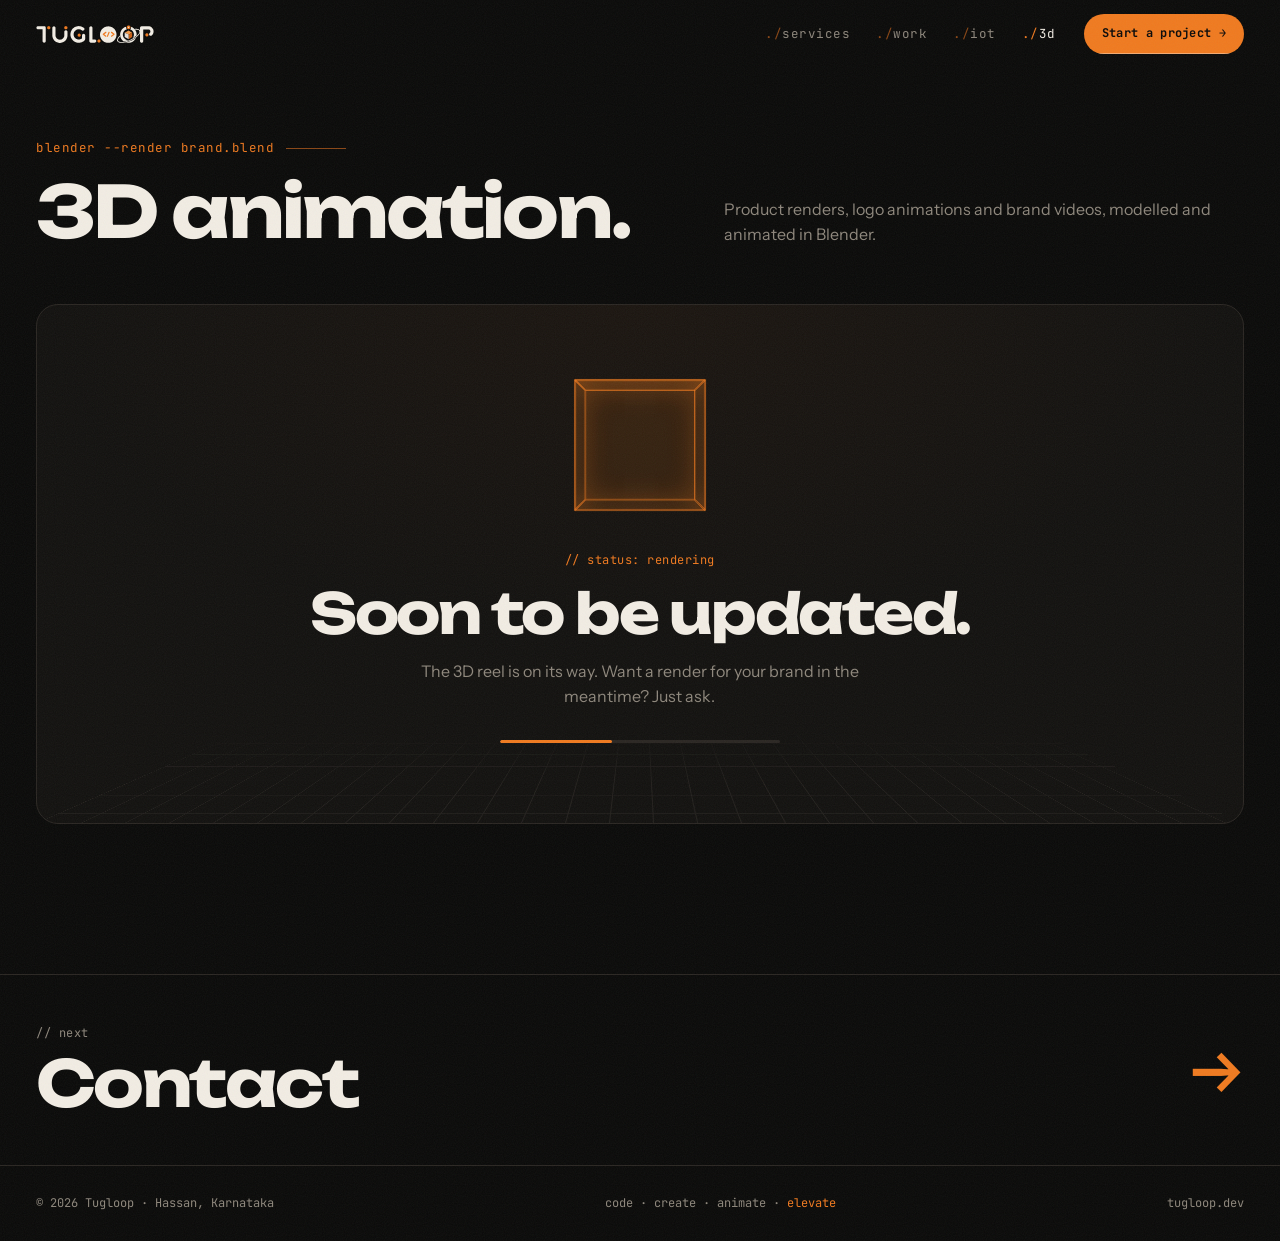
==== 3d.html @ fd81371b "Restructure: web designs, IoT tiers, 3D page; drop process and audit perk - Work page is now 'Basic " ====
<!doctype html>
<html lang="en">
<head>
<meta charset="utf-8">
<meta name="viewport" content="width=device-width,initial-scale=1,viewport-fit=cover">
<title>3D animation — Tugloop</title>
<meta name="description" content="3D animation, product renders and brand videos by Tugloop, made in Blender.">
<meta name="theme-color" content="#0A0A09">
<meta property="og:title" content="3D animation — Tugloop">
<meta property="og:description" content="3D animation, product renders and brand videos by Tugloop, made in Blender.">
<meta property="og:type" content="website">
<link rel="preconnect" href="https://fonts.googleapis.com">
<link rel="preconnect" href="https://fonts.gstatic.com" crossorigin>
<link rel="stylesheet" href="https://fonts.googleapis.com/css2?family=Unbounded:wght@300;500;700;900&family=Instrument+Sans:wght@400;500;600&family=JetBrains+Mono:wght@400;700&family=Cormorant+Garamond:ital,wght@0,500;1,500&display=swap">
<link rel="stylesheet" href="style.css">
</head>
<body>

<div class="grain" aria-hidden="true"></div>
<div class="progress" id="progress" aria-hidden="true"></div>

<nav class="nav" id="nav">
 <div class="wrap">
  <a href="./" class="brand" aria-label="Tugloop home"><svg viewBox="0 0 281.5 43.7" width="100%" style="display:block"><path fill-rule="evenodd" fill="#F2EDE4" d="M195.7 36.8 L195.6 35.9 L195.7 34.7 L196.1 33.5 L196.5 32.6 L197.3 31.1 L198.1 30.1 L198.9 29.1 L200.4 27.6 L200.0 25.3 L198.0 27.3 L196.2 29.5 L195.1 31.2 L194.5 32.2 L194.1 33.3 L193.7 34.8 L193.7 36.3 L194.0 37.8 L194.2 38.3 L194.5 38.6 L194.9 38.7 L195.2 38.7 L195.6 38.5 L195.8 38.3 L195.9 37.7ZM237.3 11.1 L240.4 11.2 L241.6 11.3 L243.2 11.7 L244.5 12.1 L245.5 12.7 L246.2 13.4 L246.8 14.4 L247.2 14.7 L247.5 14.8 L247.9 14.7 L248.3 14.5 L248.5 14.1 L248.5 13.7 L248.3 13.0 L247.7 12.2 L247.0 11.5 L245.7 10.6 L244.8 10.2 L243.7 9.8 L241.9 9.4 L239.9 9.2 L237.8 9.2 L235.8 9.3Z"/><path fill-rule="evenodd" fill="#F2EDE4" d="M15.6 38.9 L16.0 40.0 L16.7 41.0 L17.7 41.7 L18.2 41.9 L19.4 42.1 L20.6 41.9 L21.1 41.7 L22.1 41.0 L22.8 40.0 L23.2 38.9 L23.2 6.5 L23.0 5.3 L22.5 4.3 L22.1 3.8 L21.1 3.1 L20.0 2.7 L4.8 2.7 L3.6 2.9 L2.6 3.4 L1.7 4.3 L1.4 4.8 L1.0 5.9 L1.0 7.1 L1.4 8.2 L1.7 8.7 L2.6 9.6 L3.6 10.1 L4.8 10.3 L15.6 10.3ZM111.6 5.1 L109.4 4.0 L107.8 3.5 L105.3 2.9 L103.9 2.7 L102.3 2.6 L99.8 2.7 L98.4 2.9 L96.8 3.3 L94.4 4.1 L92.9 4.8 L91.6 5.5 L89.6 7.0 L88.3 8.0 L87.3 9.0 L85.8 11.0 L84.9 12.4 L83.7 14.7 L83.1 16.2 L82.7 17.6 L82.3 20.0 L82.1 21.7 L82.1 23.1 L82.3 25.6 L82.7 27.2 L83.4 29.6 L84.1 31.2 L85.3 33.4 L86.3 34.7 L87.2 35.8 L89.0 37.6 L90.3 38.6 L92.4 39.9 L93.7 40.6 L95.2 41.2 L96.5 41.6 L99.0 42.2 L100.7 42.4 L102.1 42.4 L104.6 42.2 L106.0 42.0 L107.6 41.6 L109.9 40.7 L111.4 40.0 L112.6 39.3 L113.8 38.5 L115.2 37.4 L116.8 35.0 L117.2 34.0 L117.4 32.9 L117.4 24.3 L117.0 23.2 L116.7 22.7 L115.8 21.8 L114.8 21.3 L113.6 21.1 L112.4 21.3 L111.9 21.5 L110.9 22.2 L110.2 23.2 L110.0 23.7 L109.8 24.9 L109.8 31.8 L109.5 32.2 L108.5 32.9 L107.0 33.7 L105.4 34.3 L103.7 34.7 L102.0 34.8 L101.1 34.8 L100.2 34.7 L98.5 34.3 L96.9 33.7 L95.4 32.9 L94.7 32.4 L93.4 31.3 L92.2 30.0 L91.7 29.3 L91.3 28.5 L90.6 27.0 L90.3 26.2 L89.9 24.5 L89.7 22.8 L89.8 21.1 L89.9 20.2 L90.4 18.5 L91.0 16.9 L91.9 15.5 L93.0 14.1 L93.6 13.5 L94.9 12.4 L96.4 11.5 L98.0 10.9 L99.7 10.4 L100.5 10.3 L102.3 10.2 L104.0 10.4 L104.8 10.5 L106.5 11.0 L108.0 11.8 L110.1 13.1 L111.2 13.5 L111.8 13.5 L113.0 13.3 L114.0 12.8 L114.5 12.4 L115.2 11.4 L115.4 10.8 L115.6 9.7 L115.4 8.5 L114.8 7.4 L114.4 7.0 L113.1 6.0ZM268.4 10.5 L269.3 10.7 L270.0 10.9 L270.8 11.4 L271.4 11.9 L272.0 12.6 L272.4 13.2 L272.8 14.1 L272.9 14.9 L272.9 15.6 L272.9 16.4 L272.5 17.6 L271.8 18.6 L270.7 19.7 L270.1 20.7 L269.9 21.3 L269.8 22.5 L270.1 23.6 L270.8 24.7 L271.7 25.4 L272.2 25.7 L272.8 25.9 L274.0 25.9 L275.1 25.6 L276.1 25.0 L277.2 24.0 L278.3 22.7 L279.0 21.4 L279.6 20.1 L280.1 18.6 L280.4 17.2 L280.5 15.8 L280.5 14.4 L280.3 12.9 L279.9 11.5 L279.4 10.2 L278.5 8.7 L277.7 7.5 L276.7 6.4 L275.6 5.5 L274.0 4.4 L272.3 3.7 L270.3 3.1 L268.4 2.9 L251.5 2.9 L250.3 3.3 L249.8 3.6 L249.0 4.5 L248.7 5.0 L248.3 6.1 L248.2 6.7 L248.2 38.5 L248.4 39.7 L249.0 40.7 L249.8 41.6 L250.3 41.9 L250.9 42.1 L252.1 42.3 L253.2 42.1 L253.8 41.9 L254.3 41.6 L255.1 40.7 L255.4 40.2 L255.8 39.1 L255.9 10.5ZM127.3 39.5 L127.8 40.5 L128.7 41.4 L129.2 41.7 L130.3 42.1 L140.0 42.1 L141.2 41.9 L142.2 41.4 L143.1 40.5 L143.4 40.0 L143.8 38.9 L143.8 37.7 L143.4 36.6 L142.7 35.6 L141.7 34.9 L141.2 34.7 L140.0 34.5 L134.7 34.5 L134.7 6.4 L134.3 5.3 L133.6 4.3 L132.6 3.6 L131.5 3.2 L130.9 3.2 L129.7 3.4 L128.7 3.9 L127.8 4.8 L127.5 5.3 L127.1 6.4 L127.1 38.3ZM191.3 17.2 L190.6 15.4 L189.8 13.6 L188.8 12.0 L187.6 10.4 L186.3 9.0 L184.9 7.7 L183.3 6.5 L181.7 5.5 L179.9 4.7 L178.1 4.0 L176.2 3.6 L174.3 3.3 L172.4 3.2 L170.5 3.3 L168.6 3.6 L166.7 4.0 L164.9 4.7 L163.1 5.5 L161.5 6.5 L159.9 7.7 L158.5 9.0 L157.2 10.4 L156.0 12.0 L155.0 13.6 L154.2 15.4 L153.5 17.2 L153.1 19.1 L152.8 21.0 L152.7 22.9 L152.8 24.8 L153.1 26.7 L153.5 28.6 L154.2 30.4 L155.0 32.2 L156.0 33.8 L157.2 35.4 L158.5 36.8 L159.9 38.1 L161.5 39.3 L163.1 40.3 L164.9 41.1 L166.7 41.8 L168.6 42.2 L170.5 42.5 L172.4 42.6 L174.3 42.5 L176.2 42.2 L178.1 41.8 L179.9 41.1 L181.7 40.3 L183.3 39.3 L184.9 38.1 L186.3 36.8 L187.6 35.4 L188.8 33.8 L189.8 32.2 L190.6 30.4 L191.3 28.6 L191.7 26.7 L192.0 24.8 L192.1 22.9 L192.0 21.0 L191.7 19.1ZM38.9 25.6 L39.2 28.0 L39.7 29.8 L40.3 31.6 L41.1 33.2 L42.0 34.7 L43.5 36.7 L44.8 37.9 L46.3 39.2 L48.4 40.5 L50.0 41.3 L51.8 41.9 L53.6 42.4 L56.0 42.7 L57.8 42.7 L59.7 42.5 L62.2 41.9 L63.8 41.4 L65.6 40.5 L67.1 39.6 L68.6 38.5 L70.3 36.8 L71.5 35.5 L72.5 34.0 L73.3 32.4 L74.0 30.8 L74.5 29.1 L74.8 28.0 L75.0 26.3 L75.1 24.6 L75.1 16.4 L74.9 15.2 L74.4 14.2 L73.5 13.3 L73.0 13.0 L71.9 12.6 L70.7 12.6 L69.6 13.0 L69.1 13.3 L68.2 14.2 L67.7 15.2 L67.5 15.8 L67.5 25.1 L67.4 26.1 L67.2 27.2 L66.7 28.6 L66.0 30.0 L65.1 31.3 L64.1 32.4 L63.3 33.0 L61.9 33.9 L60.5 34.5 L59.0 34.9 L57.5 35.1 L56.5 35.1 L55.0 34.9 L53.5 34.5 L52.5 34.1 L51.6 33.6 L50.7 33.0 L49.6 32.0 L48.9 31.3 L48.3 30.4 L47.7 29.5 L47.1 28.1 L46.7 26.6 L46.5 25.1 L46.5 6.4 L46.1 5.3 L45.8 4.8 L45.4 4.3 L44.4 3.6 L43.9 3.4 L42.7 3.2 L41.5 3.4 L40.5 3.9 L39.6 4.8 L39.3 5.3 L38.9 6.4ZM237.8 13.6 L236.8 12.0 L235.6 10.4 L234.3 9.0 L232.9 7.7 L231.3 6.5 L229.7 5.5 L227.9 4.7 L226.8 4.3 L226.9 4.9 L226.9 6.1 L226.6 7.2 L226.4 7.8 L225.9 8.8 L225.5 9.3 L224.4 10.3 L225.5 10.7 L226.6 11.3 L227.7 11.9 L228.8 12.7 L229.7 13.6 L230.6 14.5 L231.4 15.6 L232.0 16.7 L232.6 17.8 L233.0 19.1 L233.3 20.3 L233.5 21.6 L233.6 22.9 L233.5 24.2 L233.3 25.5 L233.0 26.7 L232.6 28.0 L232.0 29.1 L231.4 30.2 L230.6 31.3 L229.7 32.2 L228.8 33.1 L227.7 33.9 L226.6 34.5 L225.5 35.1 L224.2 35.5 L223.0 35.8 L221.7 36.0 L220.4 36.1 L219.1 36.0 L217.8 35.8 L216.6 35.5 L215.3 35.1 L214.2 34.5 L213.1 33.9 L212.0 33.1 L211.1 32.2 L210.2 31.3 L209.4 30.2 L208.8 29.1 L208.2 28.0 L207.8 26.7 L207.5 25.5 L207.3 24.2 L207.2 22.9 L207.3 21.6 L207.5 20.3 L207.8 19.1 L208.2 17.8 L208.8 16.7 L209.4 15.6 L210.2 14.5 L211.1 13.6 L212.0 12.7 L213.1 11.9 L214.2 11.3 L215.3 10.7 L217.1 10.1 L216.3 9.3 L215.9 8.8 L215.4 7.8 L215.2 7.2 L215.0 6.7 L214.9 5.5 L214.9 4.9 L215.1 3.9 L212.9 4.7 L211.1 5.5 L209.5 6.5 L207.9 7.7 L206.5 9.0 L205.2 10.4 L204.0 12.0 L203.0 13.6 L202.2 15.4 L201.5 17.2 L201.1 19.1 L200.8 21.0 L200.7 22.9 L200.8 24.8 L201.1 26.7 L201.5 28.6 L202.2 30.4 L203.0 32.2 L204.0 33.8 L205.2 35.4 L206.5 36.8 L207.9 38.1 L209.5 39.3 L211.1 40.3 L212.9 41.1 L214.7 41.8 L216.6 42.2 L218.5 42.5 L220.4 42.6 L222.3 42.5 L224.2 42.2 L226.1 41.8 L227.9 41.1 L229.7 40.3 L231.3 39.3 L232.9 38.1 L234.3 36.8 L235.6 35.4 L236.8 33.8 L237.8 32.2 L238.6 30.4 L239.3 28.6 L239.7 26.7 L240.0 24.8 L240.1 22.9 L240.0 21.0 L239.7 19.1 L239.3 17.2 L238.6 15.4Z"/><path fill-rule="evenodd" fill="#0A0A09" d="M240.2 24.5 L237.9 26.4 L236.4 27.5 L233.2 29.7 L228.8 32.2 L225.1 34.1 L221.2 35.7 L216.4 37.4 L212.7 38.4 L208.9 39.1 L211.0 40.5 L212.8 41.3 L214.8 42.0 L217.6 41.2 L220.6 40.2 L223.7 39.0 L226.7 37.7 L229.7 36.3 L232.6 34.7 L235.4 33.1 L238.6 30.9 L239.4 28.7 L239.9 26.8Z"/><path fill-rule="evenodd" fill="#F07A1F" d="M224.9 3.4 L224.4 2.6 L223.8 2.0 L223.0 1.5 L222.2 1.2 L221.3 1.0 L220.5 1.0 L219.6 1.2 L218.8 1.5 L218.0 2.0 L217.4 2.6 L216.9 3.4 L216.6 4.2 L216.4 5.1 L216.4 5.9 L216.6 6.8 L216.9 7.6 L217.4 8.4 L218.0 9.0 L218.8 9.5 L219.6 9.8 L220.5 10.0 L221.3 10.0 L222.2 9.8 L223.0 9.5 L223.8 9.0 L224.4 8.4 L224.9 7.6 L225.2 6.8 L225.4 5.9 L225.4 5.1 L225.2 4.2ZM33.6 4.3 L33.2 3.7 L32.6 3.3 L31.9 2.9 L31.2 2.7 L30.4 2.6 L29.6 2.7 L28.9 2.9 L28.2 3.3 L27.6 3.7 L27.2 4.3 L26.8 5.0 L26.6 5.7 L26.5 6.5 L26.6 7.3 L26.8 8.0 L27.2 8.7 L27.6 9.3 L28.2 9.7 L28.9 10.1 L29.6 10.3 L30.4 10.4 L31.2 10.3 L31.9 10.1 L32.6 9.7 L33.2 9.3 L33.6 8.7 L34.0 8.0 L34.2 7.3 L34.3 6.5 L34.2 5.7 L34.0 5.0ZM74.4 4.3 L74.0 3.7 L73.4 3.3 L72.7 2.9 L72.0 2.7 L71.2 2.6 L70.4 2.7 L69.7 2.9 L69.0 3.3 L68.4 3.7 L68.0 4.3 L67.6 5.0 L67.4 5.7 L67.3 6.5 L67.4 7.3 L67.6 8.0 L68.0 8.7 L68.4 9.3 L69.0 9.7 L69.7 10.1 L70.4 10.3 L71.2 10.4 L72.0 10.3 L72.7 10.1 L73.4 9.7 L74.0 9.3 L74.4 8.7 L74.8 8.0 L75.0 7.3 L75.1 6.5 L75.0 5.7 L74.8 5.0ZM159.2 21.7 L159.2 22.3 L159.3 22.7 L159.6 23.1 L165.7 27.8 L166.1 28.0 L166.8 28.0 L167.2 27.9 L167.8 27.5 L168.0 27.1 L168.0 26.4 L167.9 26.0 L167.6 25.6 L163.0 22.1 L167.5 18.8 L167.8 18.4 L168.0 17.8 L168.0 17.4 L167.9 16.9 L167.4 16.4 L167.0 16.2 L166.6 16.2 L166.1 16.2 L165.7 16.4 L159.7 20.9 L159.4 21.3ZM178.8 26.2 L178.8 26.6 L178.8 27.1 L179.0 27.5 L179.4 27.8 L180.0 28.0 L180.4 28.0 L180.9 27.9 L187.1 23.3 L187.5 22.7 L187.6 22.3 L187.6 21.9 L187.5 21.5 L187.1 20.9 L181.1 16.4 L180.4 16.2 L180.0 16.2 L179.6 16.3 L179.0 16.7 L178.8 17.4 L178.8 17.8 L178.9 18.2 L179.3 18.8 L183.8 22.1 L179.3 25.4 L179.0 25.8ZM169.2 27.5 L169.4 27.9 L169.8 28.1 L170.4 28.3 L171.1 28.2 L171.5 28.0 L171.7 27.6 L175.7 17.8 L175.7 17.4 L175.6 16.9 L175.4 16.5 L175.0 16.3 L174.4 16.1 L173.9 16.1 L173.5 16.3 L173.1 16.8 L169.2 26.4 L169.1 27.0ZM268.0 21.8 L267.5 21.1 L267.0 20.6 L266.4 20.2 L265.7 19.9 L265.0 19.8 L264.2 19.8 L263.5 19.9 L262.8 20.2 L262.2 20.6 L261.7 21.1 L261.2 21.8 L261.0 22.4 L260.8 23.2 L260.8 23.9 L261.0 24.7 L261.2 25.3 L261.7 26.0 L262.2 26.5 L262.8 26.9 L263.5 27.2 L264.2 27.3 L265.0 27.3 L265.7 27.2 L266.4 26.9 L267.0 26.5 L267.5 26.0 L268.0 25.3 L268.2 24.7 L268.4 23.9 L268.4 23.2 L268.2 22.4ZM105.9 21.8 L105.4 21.3 L104.8 20.8 L104.1 20.6 L103.4 20.4 L102.6 20.4 L101.9 20.6 L101.2 20.8 L100.6 21.3 L100.1 21.8 L99.6 22.4 L99.4 23.1 L99.2 23.8 L99.2 24.6 L99.4 25.3 L99.6 26.0 L100.1 26.6 L100.6 27.1 L101.2 27.6 L101.9 27.8 L102.6 28.0 L103.4 28.0 L104.1 27.8 L104.8 27.6 L105.4 27.1 L105.9 26.6 L106.4 26.0 L106.6 25.3 L106.8 24.6 L106.8 23.8 L106.6 23.1 L106.4 22.4ZM153.1 35.9 L152.5 35.3 L151.9 34.9 L151.3 34.7 L150.6 34.5 L149.8 34.5 L149.1 34.7 L148.5 34.9 L147.9 35.3 L147.3 35.9 L146.9 36.5 L146.7 37.1 L146.5 37.8 L146.5 38.6 L146.7 39.3 L146.9 39.9 L147.3 40.5 L147.9 41.1 L148.5 41.5 L149.1 41.7 L149.8 41.9 L150.6 41.9 L151.3 41.7 L151.9 41.5 L152.5 41.1 L153.1 40.5 L153.5 39.9 L153.7 39.3 L153.9 38.6 L153.9 37.8 L153.7 37.1 L153.5 36.5Z"/><path fill-rule="evenodd" fill="#F29A4A" d="M220.9 13.2 L229.4 18.2 L221.3 22.9 L211.6 18.2Z"/><path fill-rule="evenodd" fill="#E4E1DC" d="M211.6 18.2 L221.3 22.9 L221.3 33.9 L211.6 28.6Z"/><path fill-rule="evenodd" fill="#C95E14" d="M221.3 22.9 L229.4 18.2 L229.4 28.6 L221.3 33.9Z"/><path fill-rule="evenodd" fill="#F2EDE4" d="M222.4 5.5 L222.3 4.9 L222.0 4.4 L221.5 4.1 L220.9 4.0 L220.3 4.1 L219.8 4.4 L219.5 4.9 L219.4 5.5 L219.5 6.1 L219.8 6.6 L220.3 6.9 L220.9 7.0 L221.5 6.9 L222.0 6.6 L222.3 6.1Z"/><path fill-rule="evenodd" fill="#F2EDE4" d="M246.4 13.7 L246.9 14.6 L247.0 15.6 L246.9 16.7 L246.7 17.6 L246.1 19.0 L245.2 20.6 L244.0 22.2 L243.0 23.3 L241.2 25.0 L239.3 26.7 L237.1 28.4 L235.5 29.5 L231.1 32.2 L226.5 34.6 L221.6 36.7 L216.7 38.4 L212.0 39.6 L210.2 39.9 L207.6 40.3 L205.2 40.5 L203.0 40.5 L201.1 40.3 L199.9 40.1 L198.9 39.8 L197.6 39.2 L196.7 38.5 L196.2 38.0 L195.9 37.4 L195.6 36.3 L195.4 36.1 L195.2 35.9 L194.8 35.7 L194.3 35.8 L194.1 35.9 L193.7 36.4 L193.7 36.7 L193.8 37.3 L194.2 38.2 L194.7 39.2 L195.8 40.2 L196.7 40.9 L198.3 41.6 L200.1 42.1 L201.5 42.3 L203.7 42.4 L206.1 42.4 L207.8 42.2 L210.5 41.8 L213.4 41.2 L216.3 40.5 L221.3 38.8 L224.3 37.6 L227.3 36.3 L230.2 34.9 L233.0 33.3 L235.7 31.6 L238.2 29.9 L240.5 28.2 L242.5 26.4 L243.8 25.2 L245.4 23.4 L246.8 21.6 L247.8 19.9 L248.5 18.2 L248.9 16.5 L248.9 15.0 L248.7 14.0 L248.3 13.0 L247.5 12.0 L247.1 11.9 L246.8 11.9 L246.4 12.1 L246.2 12.3 L246.0 12.7 L246.0 13.0 L246.1 13.3Z"/></svg></a>
  <ul>
   <li><a href="services.html">services</a></li>
   <li><a href="work.html">work</a></li>
   <li><a href="iot.html">iot</a></li>
   <li><a href="3d.html" aria-current="page">3d</a></li>
   <li class="m-only"><a href="contact.html">contact</a></li>
  </ul>
  <a class="btn mag" href="contact.html"><span>Start a project →</span></a>
  <button class="menu" id="menu" type="button" aria-expanded="false" aria-controls="nav">menu</button>
 </div>
</nav>

<section id="three" class="sec page-top">
 <div class="wrap">
  <div class="head">
   <div><div class="eyebrow">blender --render brand.blend</div><h2 class="h2 split">3D animation.</h2></div>
   <p class="sub">Product renders, logo animations and brand videos, modelled and animated in Blender.</p>
  </div>
  <div class="soon3d">
   <div>
    <div class="scene" aria-hidden="true"><div class="cube"><i></i><i></i><i></i><i></i><i></i><i></i></div></div>
    <div class="st">// status: rendering</div>
    <b>Soon to be updated.</b>
    <p>The 3D reel is on its way. Want a render for your brand in the meantime? Just ask.</p>
    <div class="rbar" aria-hidden="true"><i></i></div>
   </div>
  </div>
 </div>
</section>

<div class="next"><div class="wrap"><a href="contact.html"><span><small>// next</small><b>Contact</b></span><span class="arr" aria-hidden="true">→</span></a></div></div>

<footer><div class="wrap"><span>© 2026 Tugloop · Hassan, Karnataka</span><span>code · create · animate · <span class="o">elevate</span></span><span>tugloop.dev</span></div></footer>

<script src="main.js"></script>
</body>
</html>
---- style.css ----
html{box-sizing:border-box}body{margin:0;padding:0}img{max-width:100%}[hidden]:not([hidden=until-found i]){display:none!important}
/* Layout: code-rain hero → orange service band → horizontal work reel → lab → process → contact. Dark-only, deliberately. */
:root{
  --ink:#0A0A09; --ink-2:#12110F; --ink-3:#1B1916; --line:#2A2622;
  --bone:#F2EDE4; --ash:#8E877C; --ember:#F07A1F; --ember-hi:#FF9B45; --ember-lo:#8A4615;
  --f-display:"Unbounded","Arial Black",system-ui,sans-serif;
  --f-body:"Instrument Sans",system-ui,-apple-system,"Segoe UI",sans-serif;
  --f-mono:"JetBrains Mono",ui-monospace,"SFMono-Regular",Menlo,monospace;
  --gut:max(16px,env(safe-area-inset-left,0px));
  --gut-r:max(16px,env(safe-area-inset-right,0px));
  --wrap:1240px;
  color-scheme:dark;
}
*{box-sizing:border-box}
html{scroll-behavior:smooth;overflow-x:clip}
body{background:var(--ink);color:var(--bone);font-family:var(--f-body);font-size:16px;line-height:1.6;overflow-x:clip;-webkit-font-smoothing:antialiased}
body::before{content:"";position:fixed;inset:0 0 auto;height:env(safe-area-inset-top,0px);z-index:60;background:var(--ink)}
a{color:inherit}
::selection{background:var(--ember);color:var(--ink)}
.wrap{max-width:var(--wrap);margin:0 auto;padding-left:var(--gut);padding-right:var(--gut-r)}
.mono{font-family:var(--f-mono)}
.o{color:var(--ember)}
h1,h2,h3{text-wrap:balance;margin:0}
p{margin:0}
:focus-visible{outline:2px solid var(--ember);outline-offset:3px;border-radius:4px}

/* grain */
.grain{position:fixed;inset:-50%;pointer-events:none;z-index:70;opacity:.06;
  background-image:url("data:image/svg+xml;utf8,<svg xmlns='http://www.w3.org/2000/svg' width='160' height='160'><filter id='n'><feTurbulence type='fractalNoise' baseFrequency='.9' numOctaves='2' stitchTiles='stitch'/></filter><rect width='100%' height='100%' filter='url(%23n)'/></svg>");
  animation:grain 1.2s steps(6) infinite}
@keyframes grain{0%{transform:translate(0,0)}20%{transform:translate(-3%,2%)}40%{transform:translate(2%,-3%)}60%{transform:translate(-2%,-1%)}80%{transform:translate(3%,3%)}}

/* progress + cursor */
.progress{position:fixed;top:env(safe-area-inset-top,0px);left:0;height:2px;width:100%;transform-origin:0 50%;transform:scaleX(0);background:linear-gradient(90deg,var(--ember-lo),var(--ember),var(--ember-hi));z-index:80}
.cur,.cur-ring{position:fixed;left:0;top:0;pointer-events:none;z-index:90;border-radius:50%;mix-blend-mode:difference}
.cur{width:8px;height:8px;background:var(--ember);margin:-4px 0 0 -4px}
.cur-ring{width:38px;height:38px;margin:-19px 0 0 -19px;border:1px solid rgba(242,237,228,.7);display:grid;place-items:center;font-family:var(--f-mono);font-size:9px;letter-spacing:1px;color:var(--ink);transition:width .25s,height .25s,margin .25s,background .25s,border-color .25s}
.cur-ring.big{width:84px;height:84px;margin:-42px 0 0 -42px;background:var(--bone);border-color:var(--bone);mix-blend-mode:normal}
.cur-ring.hov{width:58px;height:58px;margin:-29px 0 0 -29px;border-color:var(--ember)}
@media (pointer:coarse){.cur,.cur-ring{display:none}}


/* nav */
.nav{position:fixed;top:env(safe-area-inset-top,0px);left:0;right:0;z-index:50;transition:background .3s,backdrop-filter .3s}
.nav.solid{background:rgba(10,10,9,.72);backdrop-filter:blur(14px);-webkit-backdrop-filter:blur(14px);border-bottom:1px solid var(--line)}
.nav .wrap{display:flex;align-items:center;gap:28px;height:68px}
.nav .brand{width:118px;display:block}
.nav ul{display:flex;gap:26px;list-style:none;margin:0 0 0 auto;padding:0;font-family:var(--f-mono);font-size:12.5px;letter-spacing:.5px}
.nav ul a{text-decoration:none;color:var(--ash);transition:color .2s}
.nav ul a:hover{color:var(--bone)}
.nav ul a::before{content:"./";color:var(--ember-lo)}
.btn{--b:var(--ember);display:inline-flex;align-items:center;gap:10px;padding:13px 22px;border-radius:100px;background:var(--b);color:var(--ink);font-family:var(--f-mono);font-weight:700;font-size:13px;text-decoration:none;border:0;letter-spacing:.3px;position:relative;overflow:hidden;transition:transform .2s;cursor:pointer}
.btn span{position:relative;z-index:1}
.btn::after{content:"";position:absolute;inset:0;background:var(--bone);transform:translateY(101%);transition:transform .35s cubic-bezier(.7,0,.2,1)}
.btn:hover::after{transform:none}
.btn.ghost{background:transparent;color:var(--bone);box-shadow:inset 0 0 0 1px var(--line)}
.btn.ghost::after{background:var(--ember)}
.btn.ghost:hover{color:var(--ink)}
.nav .btn{padding:10px 18px;font-size:12px}
@media (max-width:820px){.nav ul{display:none}.nav .btn{margin-left:auto}}

/* hero */
.hero{position:relative;padding-top:128px;padding-bottom:84px;overflow:hidden;isolation:isolate}
#rain{position:absolute;inset:0;width:100%;height:100%;z-index:-2}
.hero::after{content:"";position:absolute;inset:0;z-index:-1;pointer-events:none;
  background:radial-gradient(60% 46% at 50% 44%,rgba(10,10,9,.92),rgba(10,10,9,.55) 60%,rgba(10,10,9,.15) 100%),linear-gradient(transparent 70%,var(--ink))}
.term{font-family:var(--f-mono);font-size:13px;color:var(--ash);display:flex;justify-content:center;gap:8px;min-height:22px}
.term .caret{display:inline-block;width:8px;height:15px;background:var(--ember);vertical-align:-3px;animation:blink 1s steps(1) infinite}
@keyframes blink{50%{opacity:0}}
.wm-hero{width:min(940px,100%);margin:34px auto 0;display:block;overflow:visible}
.wm-hero g{transform-box:fill-box;transform-origin:center}
.wm-hero #wl{animation:wipe 1.3s cubic-bezier(.7,0,.2,1) .25s both}
@keyframes wipe{from{clip-path:inset(0 100% 0 0)}to{clip-path:inset(0 0 0 0)}}
.wm-hero #wo{animation:pop .7s cubic-bezier(.3,1.6,.5,1) 1.2s both}
.wm-hero #wc{animation:drop .9s cubic-bezier(.3,1.5,.5,1) 1.45s both}
.wm-hero #wb,.wm-hero #wf{stroke-dasharray:var(--len);animation:draw 1.2s ease-out 1.6s both}
@keyframes pop{from{transform:scale(0);opacity:0}to{transform:none;opacity:1}}
@keyframes drop{from{transform:translateY(-60px) rotate(-25deg);opacity:0}to{transform:none;opacity:1}}
@keyframes draw{from{opacity:0;clip-path:inset(0 0 0 100%)}to{opacity:1;clip-path:inset(0 0 0 0)}}
.hero h1{font-family:var(--f-display);font-weight:700;font-size:clamp(30px,5.4vw,72px);line-height:1.02;letter-spacing:-.035em;text-align:center;margin-top:42px}
.hero h1 .stroke{color:transparent;-webkit-text-stroke:1.5px var(--bone)}
.hero h1 .sw{display:inline-block;color:var(--ember)}
.hero .lede{max-width:600px;margin:22px auto 0;text-align:center;color:#C9C2B6;font-size:clamp(15px,1.6vw,18px)}
.cta{display:flex;gap:12px;justify-content:center;flex-wrap:wrap;margin-top:34px}
.hero .hint{position:absolute;left:var(--gut);bottom:22px;font-family:var(--f-mono);font-size:11px;color:var(--ash);letter-spacing:.5px}
.hero .hint b{color:var(--ember);font-weight:400}
.hero .hint-r{left:auto;right:var(--gut-r)}
@media (max-width:640px){.hero .hint-r{display:none}.hero{padding-bottom:70px}}

/* band */
.band{background:var(--ember);color:var(--ink);transform:rotate(-2deg);margin:40px -20px 0;padding:16px 0;overflow:hidden;position:relative;z-index:2;box-shadow:0 30px 60px -30px rgba(240,122,31,.5)}
.band.alt{background:var(--ink-2);color:var(--bone);transform:rotate(1.4deg);margin-top:-30px;z-index:1;box-shadow:none;border-block:1px solid var(--line)}
.track{display:flex;width:max-content;will-change:transform}
.track span{font-family:var(--f-display);font-weight:900;font-size:clamp(28px,4.4vw,56px);letter-spacing:-.02em;white-space:nowrap;padding-right:36px;line-height:1.1}
.track span i{font-style:normal;font-family:var(--f-mono);font-weight:700;font-size:.55em;vertical-align:.2em;padding-left:36px}
.band.alt .track span{font-weight:300;color:transparent;-webkit-text-stroke:1px var(--ash)}
.band.alt .track span em{font-style:normal;color:var(--ember);-webkit-text-stroke:0;font-weight:700}

/* section heads */
section{position:relative}
.sec{padding-block:130px 40px}
.eyebrow{font-family:var(--f-mono);font-size:12.5px;color:var(--ember);letter-spacing:.5px;display:flex;align-items:center;gap:12px}
.eyebrow::after{content:"";height:1px;flex:0 0 60px;background:var(--ember-lo)}
.h2{font-family:var(--f-display);font-weight:700;font-size:clamp(32px,5.6vw,76px);line-height:1;letter-spacing:-.04em;margin-top:18px}
.h2 .dim{color:#4a4540}
.sub{color:var(--ash);max-width:520px;margin-top:18px}
.head{display:flex;justify-content:space-between;align-items:flex-end;gap:30px;flex-wrap:wrap}
.split .ch{display:inline-block;transform:translateY(0);transition:transform .8s cubic-bezier(.2,.9,.2,1),color .4s}
.split.pre .ch{transform:translateY(.6em) rotate(6deg)}

/* services */
.svc{display:grid;grid-template-columns:repeat(3,1fr);gap:14px;margin-top:56px}
@media (max-width:1060px) and (min-width:561px){.tile.wide{grid-column:span 2}}
@media (max-width:1060px){.svc{grid-template-columns:repeat(2,1fr)}}
@media (max-width:560px){.svc{grid-template-columns:1fr}}
.tile{--mx:50%;--my:50%;position:relative;background:var(--ink-2);border-radius:18px;padding:26px 24px 24px;min-height:250px;display:flex;flex-direction:column;overflow:hidden;transform-style:preserve-3d;transition:transform .25s ease-out;isolation:isolate}
.tile::before{content:"";position:absolute;inset:0;border-radius:inherit;padding:1px;background:radial-gradient(260px circle at var(--mx) var(--my),var(--ember),transparent 60%),var(--line);
  -webkit-mask:linear-gradient(#000 0 0) content-box,linear-gradient(#000 0 0);-webkit-mask-composite:xor;mask-composite:exclude;z-index:-1}
.tile::after{content:"";position:absolute;inset:0;background:radial-gradient(320px circle at var(--mx) var(--my),rgba(240,122,31,.13),transparent 60%);opacity:0;transition:opacity .3s;z-index:-1}
.tile:hover::after{opacity:1}
.tile .fn{font-family:var(--f-mono);font-size:12px;color:var(--ash)}
.tile .fn b{color:var(--ember);font-weight:400}
.tile h3{font-family:var(--f-display);font-weight:500;font-size:21px;line-height:1.15;letter-spacing:-.02em;margin-top:auto;padding-top:40px}
.tile p{color:var(--ash);font-size:14.5px;margin-top:10px;line-height:1.5}
.tile .ico{position:absolute;right:20px;top:20px;width:46px;height:46px;color:var(--ember);opacity:.9;transition:transform .5s cubic-bezier(.3,1.6,.5,1)}
.tile:hover .ico{transform:rotate(-10deg) scale(1.15)}
.tile .soon{position:absolute;left:24px;top:52px;font-family:var(--f-mono);font-size:10px;border:1px solid var(--ember-lo);color:var(--ember-hi);padding:2px 8px;border-radius:20px}

/* work reel */
.work-pin{position:relative}
.work-sticky{position:sticky;top:0;height:100vh;overflow:hidden;display:flex;flex-direction:column;justify-content:center;gap:34px}
.reel{display:flex;gap:28px;padding-left:var(--gut);will-change:transform}
.wcard{flex:0 0 min(620px,78vw);background:var(--ink-2);border:1px solid var(--line);border-radius:22px;overflow:hidden;display:flex;flex-direction:column}
.vis{position:relative;aspect-ratio:16/10;max-width:100%;overflow:hidden}
.meta{padding:22px 24px 24px;display:grid;grid-template-columns:1fr auto;gap:6px 20px;align-items:start}
.meta .k{font-family:var(--f-mono);font-size:11.5px;color:var(--ember);letter-spacing:.5px}
.meta h3{font-family:var(--f-display);font-weight:500;font-size:22px;letter-spacing:-.02em;grid-column:1}
.meta .idx{grid-row:1/3;grid-column:2;font-family:var(--f-mono);font-size:12px;color:#4a4540;font-variant-numeric:tabular-nums}
.meta p{grid-column:1/-1;color:var(--ash);font-size:14.5px;line-height:1.5;margin-top:6px}
.tags{grid-column:1/-1;display:flex;flex-wrap:wrap;gap:6px;margin-top:12px}
.tags span{font-family:var(--f-mono);font-size:11px;padding:4px 10px;border-radius:20px;border:1px solid var(--line);color:#BDB6AA}
.reel-ui{display:flex;justify-content:space-between;align-items:center;padding-left:var(--gut);padding-right:var(--gut-r)}
.reel-bar{flex:1;max-width:360px;height:2px;background:var(--line);border-radius:2px;overflow:hidden;margin-left:24px}
.reel-bar i{display:block;height:100%;background:var(--ember);transform-origin:0 50%;transform:scaleX(0)}
@media (max-width:860px){
  .work-sticky{position:static;height:auto;display:block}
  .reel{flex-direction:column;padding-right:var(--gut-r);transform:none!important}
  .wcard{flex:none;width:100%}
  .reel-ui{display:none}
}

/* --- project visuals --- */
/* scorpions */
.v-sc{background:#F4F0E4;background-image:linear-gradient(#e4dcc4 1px,transparent 1px),linear-gradient(90deg,#e4dcc4 1px,transparent 1px);background-size:22px 22px}
.v-sc svg{position:absolute;left:50%;bottom:0;transform:translateX(-50%);height:88%;max-width:100%}
.v-sc .fl{transform-box:fill-box;transform-origin:bottom;animation:rise 6s cubic-bezier(.6,0,.2,1) infinite}
@keyframes rise{0%,8%{transform:scaleY(0);opacity:0}22%,80%{transform:none;opacity:1}92%,100%{transform:none;opacity:0}}
.v-sc .tagline{position:absolute;left:22px;top:20px;font-family:var(--f-display);font-weight:700;font-size:clamp(14px,2.2vw,20px);line-height:1.1;color:#1d1a12;max-width:46%;letter-spacing:-.02em}
.v-sc .tagline b{color:#D9A400;font-weight:700}
.v-sc .chip{position:absolute;right:18px;top:18px;font-family:var(--f-mono);font-size:10.5px;background:#1d1a12;color:#F5C518;padding:6px 10px;border-radius:8px}
.v-sc .chip i{display:inline-block;width:7px;height:7px;border-radius:50%;background:#F5C518;margin-right:6px;animation:blink 1s steps(1) infinite}
/* zera */
.v-ze{background:radial-gradient(120% 100% at 80% 0%,#F6EEDF,#E7D9C2);color:#3a2f22;display:grid;grid-template-columns:1.1fr 1fr;align-items:center;padding:0 6%}
.v-ze .logo{font-family:"Cormorant Garamond",Georgia,serif;font-weight:500;font-size:clamp(48px,9vw,92px);letter-spacing:.18em;line-height:.9}
.v-ze .tl{font-family:"Cormorant Garamond",Georgia,serif;font-style:italic;font-size:clamp(14px,2vw,19px);color:#8a6d3b;margin-top:10px}
.v-ze .prods{display:grid;grid-template-columns:1fr 1fr;gap:10px;height:78%}
.v-ze .p{border-radius:10px;position:relative;overflow:hidden;animation:float 5s ease-in-out infinite}
.v-ze .p:nth-child(2){animation-delay:-1.2s}.v-ze .p:nth-child(3){animation-delay:-2.4s}.v-ze .p:nth-child(4){animation-delay:-3.6s}
.v-ze .p::after{content:"";position:absolute;inset:0;background:linear-gradient(105deg,transparent 35%,rgba(255,255,255,.55) 50%,transparent 65%);transform:translateX(-120%);animation:shine 3.5s ease-in-out infinite}
@keyframes shine{60%,100%{transform:translateX(120%)}}
@keyframes float{50%{transform:translateY(-6px)}}
.v-ze .cart{position:absolute;right:16px;top:14px;font-family:var(--f-mono);font-size:10.5px;background:#3a2f22;color:#F6EEDF;padding:5px 10px;border-radius:20px}
/* hospital */
.v-mh{background:linear-gradient(160deg,#0F4C8A,#0A2C55);color:#fff}
.v-mh svg{position:absolute;left:0;right:0;top:44%;width:100%;height:30%}
.v-mh .ecg{fill:none;stroke:#7FD3FF;stroke-width:2.2;stroke-linejoin:round;stroke-dasharray:1200;stroke-dashoffset:1200;animation:ecg 3.2s linear infinite;filter:drop-shadow(0 0 6px #7FD3FF)}
@keyframes ecg{to{stroke-dashoffset:0}}
.v-mh .t{position:absolute;left:22px;top:20px;font-family:var(--f-display);font-weight:700;font-size:clamp(16px,2.4vw,24px);letter-spacing:-.02em}
.v-mh .t small{display:block;font-family:var(--f-mono);font-weight:400;font-size:10.5px;color:#A9CFF2;letter-spacing:1px;margin-top:6px}
.v-mh .mf{position:absolute;left:22px;bottom:18px;display:flex;gap:8px}
.v-mh .mf span{font-family:var(--f-mono);font-size:11px;padding:6px 12px;border-radius:20px;background:rgba(255,255,255,.12);animation:mf 4s infinite}
.v-mh .mf span:last-child{animation-delay:2s}
@keyframes mf{0%,45%{background:#fff;color:#0F4C8A}50%,100%{background:rgba(255,255,255,.12);color:#fff}}
/* salons */
.v-sa{display:flex}
.v-sa .pn{flex:1;display:flex;align-items:flex-end;padding:18px;transition:flex .6s cubic-bezier(.7,0,.2,1);position:relative;overflow:hidden}
.v-sa .pn:hover{flex:2.2}
.v-sa .pn b{font-weight:500;line-height:1;white-space:nowrap}
.v-sa .g{background:radial-gradient(120% 90% at 30% 10%,#3a2c08,#0d0b06);color:#E8B931}
.v-sa .g b{font-family:var(--f-display);font-weight:900;font-size:clamp(20px,3vw,30px);letter-spacing:.06em}
.v-sa .c{background:linear-gradient(170deg,#F8DCDD,#E9AFB4);color:#7a2e3b}
.v-sa .c b{font-family:"Cormorant Garamond",serif;font-style:italic;font-size:clamp(22px,3.4vw,34px)}
.v-sa .s{background:linear-gradient(170deg,#DDF4F2,#9FD9D6);color:#0d4b4f}
.v-sa .s b{font-family:var(--f-body);font-weight:600;font-size:clamp(20px,3vw,30px);letter-spacing:-.03em}
.v-sa .pn small{position:absolute;top:16px;left:18px;font-family:var(--f-mono);font-size:10px;opacity:.65}
/* beijing */
.v-bb{background:radial-gradient(90% 90% at 50% 120%,#3a0c0a,#120606 70%);display:grid;place-items:center;text-align:center}
.v-bb .sun{position:absolute;width:44%;aspect-ratio:1;border-radius:50%;background:radial-gradient(circle at 40% 35%,#ff4a3a,#B3150E);top:12%;left:50%;transform:translateX(-50%);box-shadow:0 0 80px rgba(210,38,31,.55)}
.v-bb .name{position:relative;font-family:var(--f-display);font-weight:900;font-size:clamp(26px,5vw,48px);color:#FFE9D2;letter-spacing:-.03em;line-height:.95;margin-top:18%}
.v-bb .name span{display:block;color:#FFB547}
.v-bb .steam{position:absolute;bottom:58%;width:2px;height:60px;border-radius:2px;background:linear-gradient(transparent,rgba(255,240,220,.6));filter:blur(1.5px);animation:steam 3s ease-out infinite}
@keyframes steam{0%{transform:translateY(20px) scaleY(.4);opacity:0}40%{opacity:1}100%{transform:translateY(-40px) translateX(6px) scaleY(1.2);opacity:0}}
/* smart step */
.v-ss{background:#0C0C0B;display:grid;place-items:center}
.v-ss .core{width:16%;aspect-ratio:1.6;border-radius:40% 40% 30% 30%;background:var(--ember);position:relative;z-index:2;box-shadow:0 0 40px rgba(240,122,31,.5)}
.v-ss .wave{position:absolute;width:16%;aspect-ratio:1;border-radius:50%;border:1.5px solid var(--ember);opacity:0;animation:ping 2.4s cubic-bezier(.2,.6,.3,1) infinite}
.v-ss .wave.l{--x:-80%;animation-delay:0s}.v-ss .wave.f{--x:0;--y:-60%;animation-delay:.8s}.v-ss .wave.r{--x:80%;animation-delay:1.6s}
@keyframes ping{0%{transform:translate(var(--x,0),var(--y,0)) scale(.3);opacity:.9}100%{transform:translate(calc(var(--x,0)*2.4),calc(var(--y,0)*2.4)) scale(2.6);opacity:0}}
.v-ss .say{position:absolute;bottom:18px;left:0;right:0;text-align:center;font-family:var(--f-mono);font-size:12px;color:var(--bone)}
.v-ss .say b{color:var(--ember)}

/* lab */
.lab{display:grid;grid-template-columns:repeat(4,1fr);gap:14px;margin-top:56px}
@media (max-width:1060px){.lab{grid-template-columns:repeat(2,1fr)}}
@media (max-width:560px){.lab{grid-template-columns:1fr}}
.lc{background:var(--ink-2);border:1px solid var(--line);border-radius:18px;overflow:hidden;display:flex;flex-direction:column;transition:border-color .3s,transform .3s}
.lc:hover{border-color:var(--ember-lo);transform:translateY(-4px)}
.lc .lv{height:150px;position:relative;overflow:hidden;background:#0D0C0B;border-bottom:1px solid var(--line)}
.lc .lt{padding:18px 20px 20px}
.lc h3{font-family:var(--f-display);font-weight:500;font-size:16.5px;letter-spacing:-.01em}
.lc p{color:var(--ash);font-size:14px;margin-top:8px;line-height:1.5}
.lc .stack{font-family:var(--f-mono);font-size:11px;color:var(--ember);margin-top:12px}
.l-car .ring{position:absolute;left:30%;top:50%;width:20px;height:20px;margin:-10px;border-radius:50%;border:1.5px solid #ff4a3a;animation:ping2 1.8s ease-out infinite}
.l-car .ring:nth-child(2){animation-delay:.6s}.l-car .ring:nth-child(3){animation-delay:1.2s}
@keyframes ping2{from{transform:scale(.5);opacity:1}to{transform:scale(6);opacity:0}}
.l-car .dot{position:absolute;left:30%;top:50%;width:12px;height:12px;margin:-6px;border-radius:50%;background:#ff4a3a;box-shadow:0 0 20px #ff4a3a}
.l-car .rx{position:absolute;right:16px;top:50%;transform:translateY(-50%);font-family:var(--f-mono);font-size:10px;line-height:1.7;color:#ff8a7a;background:#170908;border:1px solid #3a1210;border-radius:6px;padding:8px 10px}
.l-car .rx b{color:#fff;animation:blink .8s steps(1) infinite}
.l-cam{background:repeating-linear-gradient(0deg,rgba(255,255,255,.035) 0 1px,transparent 1px 3px),radial-gradient(80% 80% at 50% 50%,#1f1d1a,#0b0b0a)!important}
.l-cam .rec{position:absolute;left:14px;top:12px;font-family:var(--f-mono);font-size:10.5px;color:#fff;display:flex;align-items:center;gap:6px}
.l-cam .rec i{width:8px;height:8px;border-radius:50%;background:#ff3b30;animation:blink 1s steps(1) infinite}
.l-cam .xh{position:absolute;inset:30% 34%;border:1px solid rgba(255,255,255,.5)}
.l-cam .xh::before,.l-cam .xh::after{content:"";position:absolute;background:var(--ember)}
.l-cam .xh::before{left:50%;top:-10px;bottom:-10px;width:1px}.l-cam .xh::after{top:50%;left:-10px;right:-10px;height:1px}
.l-cam .fps{position:absolute;right:14px;bottom:10px;font-family:var(--f-mono);font-size:10px;color:var(--ash)}
.l-bulb{display:grid;place-items:center}
.l-bulb .b{width:44px;height:44px;border-radius:50%;background:#2a2622;position:relative;animation:bulb 3s infinite}
.l-bulb .b::after{content:"";position:absolute;left:12px;right:12px;bottom:-12px;height:14px;background:#3a3631;border-radius:0 0 4px 4px}
@keyframes bulb{0%,40%{background:#2a2622;box-shadow:none}50%,90%{background:#FFD08A;box-shadow:0 0 30px 10px rgba(255,180,90,.55),0 0 90px 30px rgba(240,122,31,.25)}}
.l-bulb .say{position:absolute;bottom:10px;left:0;right:0;text-align:center;font-family:var(--f-mono);font-size:10.5px;color:var(--ash)}
.l-ir svg{position:absolute;inset:0;width:100%;height:100%}
.l-ir .arm{transform-origin:50% 80%;transform-box:fill-box;animation:sweep 3s ease-in-out infinite}
@keyframes sweep{0%,100%{transform:rotate(-35deg)}50%{transform:rotate(35deg)}}

/* shipped list */
.ship{margin-top:70px;border-top:1px solid var(--line)}
.row{display:grid;grid-template-columns:1.3fr 1fr 1fr auto;gap:20px;align-items:center;padding:22px 4px;border-bottom:1px solid var(--line);position:relative;transition:padding .35s cubic-bezier(.2,.9,.2,1),color .3s}
.row:hover{padding-left:20px;color:var(--ember)}
.row h4{margin:0;font-family:var(--f-display);font-weight:500;font-size:clamp(17px,2vw,24px);letter-spacing:-.02em}
.row span{font-family:var(--f-mono);font-size:12px;color:var(--ash)}
.row .arr{font-family:var(--f-mono);color:var(--ember);transition:transform .3s}
.row:hover .arr{transform:translateX(6px) rotate(-45deg)}
@media (max-width:700px){.row{grid-template-columns:1fr auto}.row .c2{display:none}}

/* process */
.steps{position:relative;margin-top:60px;display:grid;grid-template-columns:repeat(5,1fr);gap:18px}
.steps::before{content:"";position:absolute;left:0;right:0;top:15px;height:1px;background:var(--line)}
.steps .fill{position:absolute;left:0;top:15px;height:1px;width:100%;background:var(--ember);transform-origin:0 50%;transform:scaleX(var(--p,0));box-shadow:0 0 12px var(--ember)}
.step{position:relative;padding-top:46px}
.step .n{position:absolute;top:0;left:0;width:31px;height:31px;border-radius:50%;display:grid;place-items:center;font-family:var(--f-mono);font-size:11px;background:var(--ink);border:1px solid var(--line);color:var(--ash);transition:all .4s}
.step.on .n{background:var(--ember);color:var(--ink);border-color:var(--ember);box-shadow:0 0 0 6px rgba(240,122,31,.15)}
.step h3{font-family:var(--f-display);font-weight:500;font-size:18px}
.step p{color:var(--ash);font-size:14px;margin-top:8px;line-height:1.5}
@media (max-width:900px){.steps{grid-template-columns:1fr;gap:26px;padding-left:46px}.steps::before,.steps .fill{left:15px;right:auto;top:0;bottom:0;width:1px;height:auto}.steps .fill{transform:scaleY(var(--p,0));transform-origin:50% 0}.step{padding-top:4px}.step .n{left:-46px}}

/* perk */
.perk{margin-top:120px;border-radius:26px;position:relative;overflow:hidden;background:var(--ember);color:var(--ink);padding:56px clamp(22px,5vw,64px);display:grid;grid-template-columns:1.4fr 1fr;gap:40px;align-items:center;scroll-margin-top:90px}
.perk::before{content:"";position:absolute;inset:0;background-image:radial-gradient(circle,rgba(0,0,0,.18) 1.2px,transparent 1.5px);background-size:12px 12px;-webkit-mask:linear-gradient(110deg,transparent 40%,#000);mask:linear-gradient(110deg,transparent 40%,#000)}
.perk > *{position:relative}
.perk .k{font-family:var(--f-mono);font-size:12.5px;font-weight:700;letter-spacing:.5px}
.perk h2{font-family:var(--f-display);font-weight:900;font-size:clamp(28px,4.4vw,56px);line-height:1;letter-spacing:-.04em;margin-top:14px}
.perk p{margin-top:16px;font-size:16px;max-width:520px;color:#2a1405}
.perk .card3d{aspect-ratio:1.75;max-width:100%;border-radius:14px;background:#0B0C0B;position:relative;box-shadow:0 40px 60px -20px rgba(0,0,0,.6);transform:perspective(900px) rotateY(-18deg) rotateX(8deg);transition:transform .4s;overflow:hidden}
.perk .card3d:hover{transform:perspective(900px) rotateY(0) rotateX(0)}
.perk .card3d .cr{position:absolute;inset:0;opacity:.7}
.perk .card3d .qrbox{position:absolute;right:7%;bottom:10%;width:22%;aspect-ratio:1;background:#F1ECE4;border-radius:6px;padding:4%}
.perk .card3d .ns{position:absolute;right:5%;bottom:36%;width:26%;text-align:center;font-family:var(--f-mono);font-size:clamp(7px,1vw,10px);color:var(--ember)}
.perk .card3d .cl{position:absolute;left:7%;top:12%;font-family:var(--f-mono);font-size:clamp(7px,1vw,10px);color:var(--bone);line-height:1.8}
@media (max-width:820px){.perk{grid-template-columns:1fr}}

/* scan toast */
.toast{position:fixed;left:50%;bottom:calc(20px + env(safe-area-inset-bottom,0px));transform:translate(-50%,140%);z-index:85;background:var(--bone);color:var(--ink);border-radius:16px;padding:14px 14px 14px 20px;display:flex;align-items:center;gap:16px;width:min(560px,calc(100% - 32px));box-shadow:0 20px 50px rgba(0,0,0,.5);transition:transform .6s cubic-bezier(.3,1.4,.5,1)}
.toast{visibility:hidden}.toast.show{transform:translate(-50%,0);visibility:visible}
.toast p{font-size:14px;line-height:1.4}
.toast b{font-family:var(--f-display);font-weight:700;display:block;font-size:15px}
.toast .btn{padding:10px 16px;font-size:12px;flex:none}
.toast .x{background:none;border:0;font-size:18px;color:#6a645b;cursor:pointer;padding:4px 6px;flex:none}

/* contact */
.contact{padding-block:150px 60px;text-align:center;overflow:hidden}
.big{font-family:var(--f-display);font-weight:900;font-size:clamp(44px,10.5vw,150px);line-height:.92;letter-spacing:-.05em;user-select:none}
.big .ch{display:inline-block;transition:transform .5s cubic-bezier(.2,.9,.2,1),color .3s;will-change:transform}
.big .ln{display:block;white-space:nowrap}
.big .f{color:var(--ember)}
.ways{display:flex;justify-content:center;gap:12px;flex-wrap:wrap;margin-top:52px}
.chip{display:inline-flex;align-items:center;gap:12px;padding:10px 10px 10px 18px;border-radius:100px;border:1px solid var(--line);background:var(--ink-2);font-family:var(--f-mono);font-size:13.5px}
.chip button{font-family:var(--f-mono);font-size:11px;background:var(--ink-3);color:var(--bone);border:1px solid var(--line);border-radius:20px;padding:6px 12px;cursor:pointer;transition:background .2s,color .2s}
.chip button:hover{background:var(--ember);color:var(--ink)}
footer{border-top:1px solid var(--line);margin-top:80px}
footer .wrap{display:flex;justify-content:space-between;gap:20px;flex-wrap:wrap;padding-block:28px;font-family:var(--f-mono);font-size:12px;color:var(--ash)}

/* vijay infra */
.v-vi{background:#0D0C0A;background-image:linear-gradient(rgba(201,162,74,.08) 1px,transparent 1px),linear-gradient(90deg,rgba(201,162,74,.08) 1px,transparent 1px);background-size:20px 20px}
.v-vi svg{position:absolute;right:4%;bottom:6%;width:58%;height:auto}
.v-vi .bp path{stroke-dasharray:600;stroke-dashoffset:600;animation:bpdraw 6s ease-in-out infinite}
.v-vi .bp path:nth-child(2){animation-delay:.4s}.v-vi .bp path:nth-child(3){animation-delay:.8s}.v-vi .bp path:nth-child(5){animation-delay:1s}
@keyframes bpdraw{0%{stroke-dashoffset:600}40%,85%{stroke-dashoffset:0}100%{stroke-dashoffset:-600}}
.v-vi .hd,.v-nc .hd,.v-ea .hd{font-family:var(--f-mono);font-size:10.5px;letter-spacing:2px}
.v-vi .hd{position:absolute;left:22px;top:20px;color:#C9A24A}
.v-vi .pt{position:absolute;left:22px;top:44px;max-width:44%;font-family:var(--f-display);font-weight:700;font-size:clamp(18px,2.8vw,28px);line-height:1.05;letter-spacing:-.03em;color:#F2EDE4;transition:opacity .3s,transform .3s}
.v-vi .pt.out{opacity:0;transform:translateY(-8px)}
.v-vi .vals{position:absolute;left:22px;bottom:18px;display:flex;gap:6px;flex-wrap:wrap;max-width:40%}
.v-vi .vals span{font-family:var(--f-mono);font-size:10px;padding:4px 9px;border-radius:20px;border:1px solid #5a4a22;color:#E2C27A}
/* namma concrete */
.v-nc{background:radial-gradient(120% 120% at 20% 0%,#B9B4AC,#7C7871 70%);color:#141310}
.v-nc::before{content:"";position:absolute;inset:0;opacity:.35;background-image:radial-gradient(rgba(0,0,0,.25) 1px,transparent 1.4px),radial-gradient(rgba(255,255,255,.25) 1px,transparent 1.4px);background-size:7px 7px,11px 11px;background-position:0 0,3px 5px}
.v-nc .tx{position:absolute;left:22px;top:20px;z-index:1}
.v-nc .hd{color:#2a2824}
.v-nc .big2{font-family:var(--f-display);font-weight:900;font-size:clamp(18px,2.8vw,28px);line-height:1;letter-spacing:-.03em;margin-top:10px}
.v-nc .truck{position:absolute;right:6%;bottom:16%;width:46%;aspect-ratio:2.1}
.v-nc .drum{position:absolute;left:0;top:0;width:68%;height:72%;border-radius:50% 40% 40% 50%/60% 50% 50% 60%;overflow:hidden;background:#E9E5DE;box-shadow:inset -10px -8px 0 rgba(0,0,0,.15)}
.v-nc .drum i{position:absolute;inset:-60%;background:repeating-linear-gradient(60deg,#F07A1F 0 14px,#E9E5DE 14px 34px);animation:drum 1.6s linear infinite}
@keyframes drum{to{transform:translateX(34px)}}
.v-nc .cab{position:absolute;right:0;bottom:22%;width:30%;height:58%;background:#141310;border-radius:6px 14px 4px 4px}
.v-nc .cab::after{content:"";position:absolute;right:12%;top:14%;width:44%;height:34%;background:#9fc7d9;border-radius:3px 8px 2px 2px}
.v-nc .wh{position:absolute;bottom:0;width:15%;aspect-ratio:1;border-radius:50%;background:#141310;border:3px solid #3a3833;animation:spin 1s linear infinite}
.v-nc .w1{left:6%}.v-nc .w2{left:30%}.v-nc .w3{right:6%}
@keyframes spin{to{transform:rotate(360deg)}}
.v-nc .aud{position:absolute;left:22px;bottom:18px;display:flex;gap:6px;flex-wrap:wrap;z-index:1}
.v-nc .aud span{font-family:var(--f-mono);font-size:10px;padding:4px 9px;border-radius:20px;background:#141310;color:#F2EDE4}
/* elite */
.v-ea{background:linear-gradient(150deg,#14120F,#0A0A09)}
.v-ea .tx{position:absolute;left:22px;top:20px;max-width:52%}
.v-ea .hd{color:var(--ash)}
.v-ea .big2{font-family:var(--f-display);font-weight:900;font-size:clamp(22px,3.6vw,38px);line-height:1;letter-spacing:-.04em;margin-top:12px}
.v-ea .sm{font-family:var(--f-mono);font-size:11px;color:var(--ember);margin-top:14px}
.v-ea .phone{position:absolute;right:9%;top:8%;bottom:8%;aspect-ratio:9/16;border-radius:16px;border:2px solid #2f2b27;background:linear-gradient(#20345a,#c98a5a 70%,#3a2a1a 70%);overflow:hidden}
.v-ea .bars{position:absolute;left:8px;right:8px;top:8px;display:flex;gap:4px;z-index:2}
.v-ea .bars i{flex:1;height:2px;background:rgba(255,255,255,.3);position:relative;overflow:hidden}
.v-ea .bars i::after{content:"";position:absolute;inset:0;background:#fff;transform-origin:0 50%;animation:bar 7.5s linear infinite;transform:scaleX(0)}
.v-ea .bars i:nth-child(2)::after{animation-name:bar2}.v-ea .bars i:nth-child(3)::after{animation-name:bar3}
@keyframes bar{0%{transform:scaleX(0)}33%,100%{transform:scaleX(1)}}
@keyframes bar2{0%,33%{transform:scaleX(0)}66%,100%{transform:scaleX(1)}}
@keyframes bar3{0%,66%{transform:scaleX(0)}100%{transform:scaleX(1)}}
.v-ea .tw{position:absolute;left:28%;right:28%;bottom:30%;display:flex;flex-direction:column-reverse;gap:2px}
.v-ea .tw b{height:9px;background:#2a2622;border-top:2px solid #F07A1F;opacity:0;animation:floor 7.5s steps(1) infinite}
.v-ea .tw b:nth-child(1){animation-delay:-7.4s;background:#5a5048}
.v-ea .tw b:nth-child(2){animation-delay:-6.2s}.v-ea .tw b:nth-child(3){animation-delay:-5s}.v-ea .tw b:nth-child(4){animation-delay:-3.8s}.v-ea .tw b:nth-child(5){animation-delay:-2.6s}.v-ea .tw b:nth-child(6){animation-delay:-1.4s}
@keyframes floor{0%{opacity:1}96%{opacity:1}97%,100%{opacity:0}}
/* iot visuals in small tiles */
.lc .v-ss{display:grid;place-items:center}
.lc .v-ss .core{width:14%}
.lc .v-ss .wave{width:14%}
.lc .v-ss .say{bottom:10px;font-size:10.5px}
.l-lf svg{position:absolute;inset:0;width:100%;height:100%}
.lab{grid-template-columns:repeat(3,1fr)}
@media (max-width:1060px){.lab{grid-template-columns:repeat(2,1fr)}}
@media (max-width:560px){.lab{grid-template-columns:1fr}}
.levels{display:grid;grid-template-columns:1fr 1fr;gap:14px;margin-top:14px}
@media (max-width:820px){.levels{grid-template-columns:1fr}}
.lvl{background:var(--ink-2);border:1px solid var(--line);border-radius:18px;padding:22px 22px 24px;min-width:0}
.lh{display:flex;justify-content:space-between;align-items:center;gap:12px;font-size:12.5px}
.lh .cnt{font-family:var(--f-mono);font-size:11px;color:var(--ash);border:1px solid var(--line);border-radius:20px;padding:2px 9px;font-variant-numeric:tabular-nums}
.cl{display:flex;flex-wrap:wrap;gap:8px;margin-top:18px}
.cl span{font-family:var(--f-mono);font-size:12px;padding:7px 12px;border-radius:10px;background:var(--ink-3);border:1px solid var(--line);color:#CFC8BC;transition:border-color .2s,color .2s,transform .2s}
.cl span:hover{border-color:var(--ember);color:var(--ember-hi);transform:translateY(-2px)}
.cl.adv span{border-color:#3a2616}

.l-home{display:flex;flex-direction:column;justify-content:center;gap:8px;padding:0 22px}
.l-home .sw{display:flex;justify-content:space-between;align-items:center;font-family:var(--f-mono);font-size:11px;color:#CFC8BC;width:62%}
.l-home .sw i{width:30px;height:16px;border-radius:10px;background:#2a2622;position:relative;animation:swbg 4.5s infinite}
.l-home .sw i::after{content:"";position:absolute;left:2px;top:2px;width:12px;height:12px;border-radius:50%;background:#8E877C;animation:knob 4.5s infinite}
.l-home .sw:nth-child(2) i,.l-home .sw:nth-child(2) i::after{animation-delay:.7s}
.l-home .sw:nth-child(3) i,.l-home .sw:nth-child(3) i::after{animation-delay:1.4s}
@keyframes swbg{0%,15%{background:#2a2622}25%,70%{background:var(--ember)}80%,100%{background:#2a2622}}
@keyframes knob{0%,15%{transform:none;background:#8E877C}25%,70%{transform:translateX(14px);background:#fff}80%,100%{transform:none;background:#8E877C}}
.l-home .phone-mini{position:absolute;right:16px;top:50%;transform:translateY(-50%);width:62px;height:104px;border:1.5px solid #3a3631;border-radius:12px;display:grid;place-items:end center;padding-bottom:8px;font-family:var(--f-mono);font-size:7.5px;color:var(--ember);text-align:center;background:linear-gradient(#141210,#0d0c0b)}
.l-gest .hand{position:absolute;left:18%;top:28%;width:34px;height:44px;border-radius:12px 12px 16px 16px;background:#3a3631;border:1.5px solid #5a5550;animation:tilt 3s ease-in-out infinite}
.l-gest .hand::before{content:"";position:absolute;left:5px;right:5px;top:6px;height:10px;border-radius:3px;background:var(--ember)}
@keyframes tilt{0%,100%{transform:rotate(-24deg)}50%{transform:rotate(24deg)}}
.l-gest .road{position:absolute;left:44%;right:8%;top:50%;height:1px;background:repeating-linear-gradient(90deg,#3a3631 0 8px,transparent 8px 14px)}
.l-gest .gcar{position:absolute;top:50%;left:44%;width:34px;height:18px;margin-top:-9px;border-radius:5px;background:var(--ember);animation:gdrive 3s ease-in-out infinite}
.l-gest .gcar i{position:absolute;right:4px;top:4px;width:8px;height:10px;border-radius:2px;background:#0A0A09}
@keyframes gdrive{0%,100%{transform:translateX(0)}50%{transform:translateX(min(150px,26vw))}}
.l-gest .lbl2{position:absolute;left:14px;bottom:10px;font-family:var(--f-mono);font-size:10.5px;color:var(--ash)}
.l-irr .gauge{position:absolute;left:18px;top:22px;bottom:22px;width:14px;border-radius:8px;border:1.5px solid #3a3631;overflow:hidden;display:flex;align-items:flex-end}
.l-irr .gauge b{display:block;width:100%;background:linear-gradient(#5ec4ff,#2a7fd1);animation:moist 4s ease-in-out infinite}
@keyframes moist{0%{height:15%}45%{height:15%}80%,100%{height:85%}}
.l-irr .pct{position:absolute;left:42px;top:22px;font-family:var(--f-mono);font-size:10.5px;color:var(--ash)}
.l-irr .soil{position:absolute;left:40%;right:14%;bottom:18px;height:22px;border-radius:4px;background:repeating-linear-gradient(90deg,#3a2616 0 6px,#2e1f12 6px 12px)}
.l-irr .drop{position:absolute;left:50%;top:18%;width:7px;height:10px;border-radius:50% 50% 50% 50%/60% 60% 40% 40%;background:#5ec4ff;opacity:0;animation:drip 4s ease-in infinite}
@keyframes drip{0%,45%{opacity:0;transform:translateY(0)}50%{opacity:1}75%{opacity:1;transform:translateY(70px)}76%,100%{opacity:0;transform:translateY(70px)}}

@media (prefers-reduced-motion:reduce){
  *,*::before,*::after{animation-duration:.001ms!important;animation-iteration-count:1!important;transition-duration:.001ms!important}
  html{scroll-behavior:auto}
  .grain{display:none}
}

/* ---------- multi-page additions ---------- */
@view-transition{navigation:auto}
.nav ul a[aria-current=page]{color:var(--bone)}
.nav ul a[aria-current=page]::before{color:var(--ember)}
.nav .m-only{display:none}
.menu{display:none;margin-left:auto;font-family:var(--f-mono);font-size:12px;letter-spacing:.5px;background:var(--ink-2);color:var(--bone);border:1px solid var(--line);border-radius:100px;padding:10px 16px;cursor:pointer}
.menu::before{content:"./";color:var(--ember)}
@media (max-width:820px){
  .menu{display:inline-block}
  .nav .btn{display:none}
  .nav .m-only{display:block}
  .nav.open{background:#0A0A09;border-bottom:1px solid var(--line)}
  .nav.open ul{display:flex;flex-direction:column;gap:20px;position:absolute;top:68px;left:0;right:0;margin:0;padding:22px var(--gut-r) 28px var(--gut);background:#0A0A09;border-bottom:1px solid var(--line);font-size:16px;box-shadow:0 30px 60px rgba(0,0,0,.6)}
}
.page-top{padding-top:138px}
@media (max-width:820px){.page-top{padding-top:112px}}
a.row{text-decoration:none;color:inherit}
.row .no{font-family:var(--f-mono);font-size:12px;color:var(--ember)}
.home-nav .row{grid-template-columns:auto 1.2fr 1.6fr auto}
@media (max-width:700px){.home-nav .row{grid-template-columns:auto 1fr auto}}
.next{border-top:1px solid var(--line);margin-top:110px}
.next a{display:flex;justify-content:space-between;align-items:center;gap:20px;padding-block:44px;text-decoration:none;color:var(--bone);transition:color .3s}
.next a:hover{color:var(--ember)}
.next small{display:block;font-family:var(--f-mono);font-size:12px;color:var(--ash);letter-spacing:.5px;margin-bottom:8px}
.next b{font-family:var(--f-display);font-weight:700;font-size:clamp(28px,5vw,64px);letter-spacing:-.04em;line-height:1}
.next .arr{font-family:var(--f-display);font-size:clamp(28px,5vw,64px);color:var(--ember);transition:transform .3s}
.next a:hover .arr{transform:translateX(10px)}
.next + footer{margin-top:0}
.contact.solo{padding-top:170px}
.perk-wrap{padding-bottom:20px}
.perk-wrap .perk{margin-top:0}

/* ---------- v3: site previews, iot tiers, 3d ---------- */
a.wcard{text-decoration:none;color:inherit;transition:border-color .3s,transform .3s}
a.wcard:hover{border-color:var(--ember)}
.v-site{background:#0D0C0B;display:flex;flex-direction:column}
.v-site .bar{flex:none;height:30px;display:flex;align-items:center;gap:6px;padding:0 12px;background:var(--ink-3);border-bottom:1px solid var(--line)}
.v-site .bar i{width:8px;height:8px;border-radius:50%;background:#3a3631}
.v-site .bar i:first-child{background:var(--ember)}
.v-site .bar span{margin-left:10px;font-family:var(--f-mono);font-size:10.5px;color:var(--ash);background:var(--ink);border:1px solid var(--line);border-radius:20px;padding:2px 12px;white-space:nowrap;overflow:hidden;text-overflow:ellipsis}
.v-site .scr{position:relative;flex:1;min-height:0;overflow:hidden}
.v-site .scr video,.v-site .scr img{position:absolute;inset:0;width:100%;height:100%;object-fit:cover;object-position:top;display:block}
.v-site .scr .vis{position:absolute;inset:0;aspect-ratio:auto}
.visit{grid-column:1/-1;margin-top:14px;font-family:var(--f-mono);font-size:12px;color:var(--ember)}
a.wcard:hover .visit{color:var(--ember-hi)}
.tier{display:flex;align-items:baseline;justify-content:space-between;gap:16px;flex-wrap:wrap;margin-top:72px;padding-bottom:14px;border-bottom:1px solid var(--line)}
.tier h3{font-family:var(--f-display);font-weight:700;font-size:clamp(22px,3vw,34px);letter-spacing:-.03em}
.tier .mono{font-size:12px;color:var(--ash)}
.tier + .lab{margin-top:22px}
.lvl.wide{margin-top:14px}
.soon3d{margin-top:56px;border:1px solid var(--line);border-radius:22px;background:radial-gradient(70% 90% at 50% 0%,#1b1510,var(--ink-2) 70%);min-height:min(520px,70vh);display:grid;place-items:center;text-align:center;padding:56px 22px;position:relative;overflow:hidden}
.soon3d::before{content:"";position:absolute;inset:auto 0 0 0;height:55%;background-image:linear-gradient(var(--line) 1px,transparent 1px),linear-gradient(90deg,var(--line) 1px,transparent 1px);background-size:44px 44px;transform:perspective(500px) rotateX(62deg);transform-origin:50% 100%;opacity:.7;-webkit-mask:linear-gradient(transparent,#000 70%);mask:linear-gradient(transparent,#000 70%)}
.soon3d > *{position:relative}
.scene{width:120px;height:120px;perspective:700px;margin:0 auto 46px}
.cube{width:100%;height:100%;position:relative;transform-style:preserve-3d;animation:cube 9s linear infinite}
.cube i{position:absolute;inset:0;border:1.5px solid var(--ember);background:rgba(240,122,31,.07);box-shadow:inset 0 0 30px rgba(240,122,31,.18)}
.cube i:nth-child(1){transform:translateZ(60px)}.cube i:nth-child(2){transform:rotateY(180deg) translateZ(60px)}
.cube i:nth-child(3){transform:rotateY(90deg) translateZ(60px)}.cube i:nth-child(4){transform:rotateY(-90deg) translateZ(60px)}
.cube i:nth-child(5){transform:rotateX(90deg) translateZ(60px);background:rgba(240,122,31,.22)}.cube i:nth-child(6){transform:rotateX(-90deg) translateZ(60px)}
@keyframes cube{from{transform:rotateX(-24deg) rotateY(0)}to{transform:rotateX(-24deg) rotateY(360deg)}}
.soon3d .st{font-family:var(--f-mono);font-size:12px;color:var(--ember);letter-spacing:.5px}
.soon3d b{display:block;font-family:var(--f-display);font-weight:700;font-size:clamp(26px,4.6vw,56px);letter-spacing:-.04em;line-height:1.05;margin-top:14px}
.soon3d p{color:var(--ash);max-width:460px;margin:16px auto 0}
.rbar{width:min(280px,70%);height:3px;border-radius:3px;background:var(--line);margin:30px auto 0;overflow:hidden}
.rbar i{display:block;height:100%;width:40%;background:var(--ember);border-radius:3px;animation:rbar 2.2s ease-in-out infinite}
@keyframes rbar{from{transform:translateX(-100%)}to{transform:translateX(250%)}}
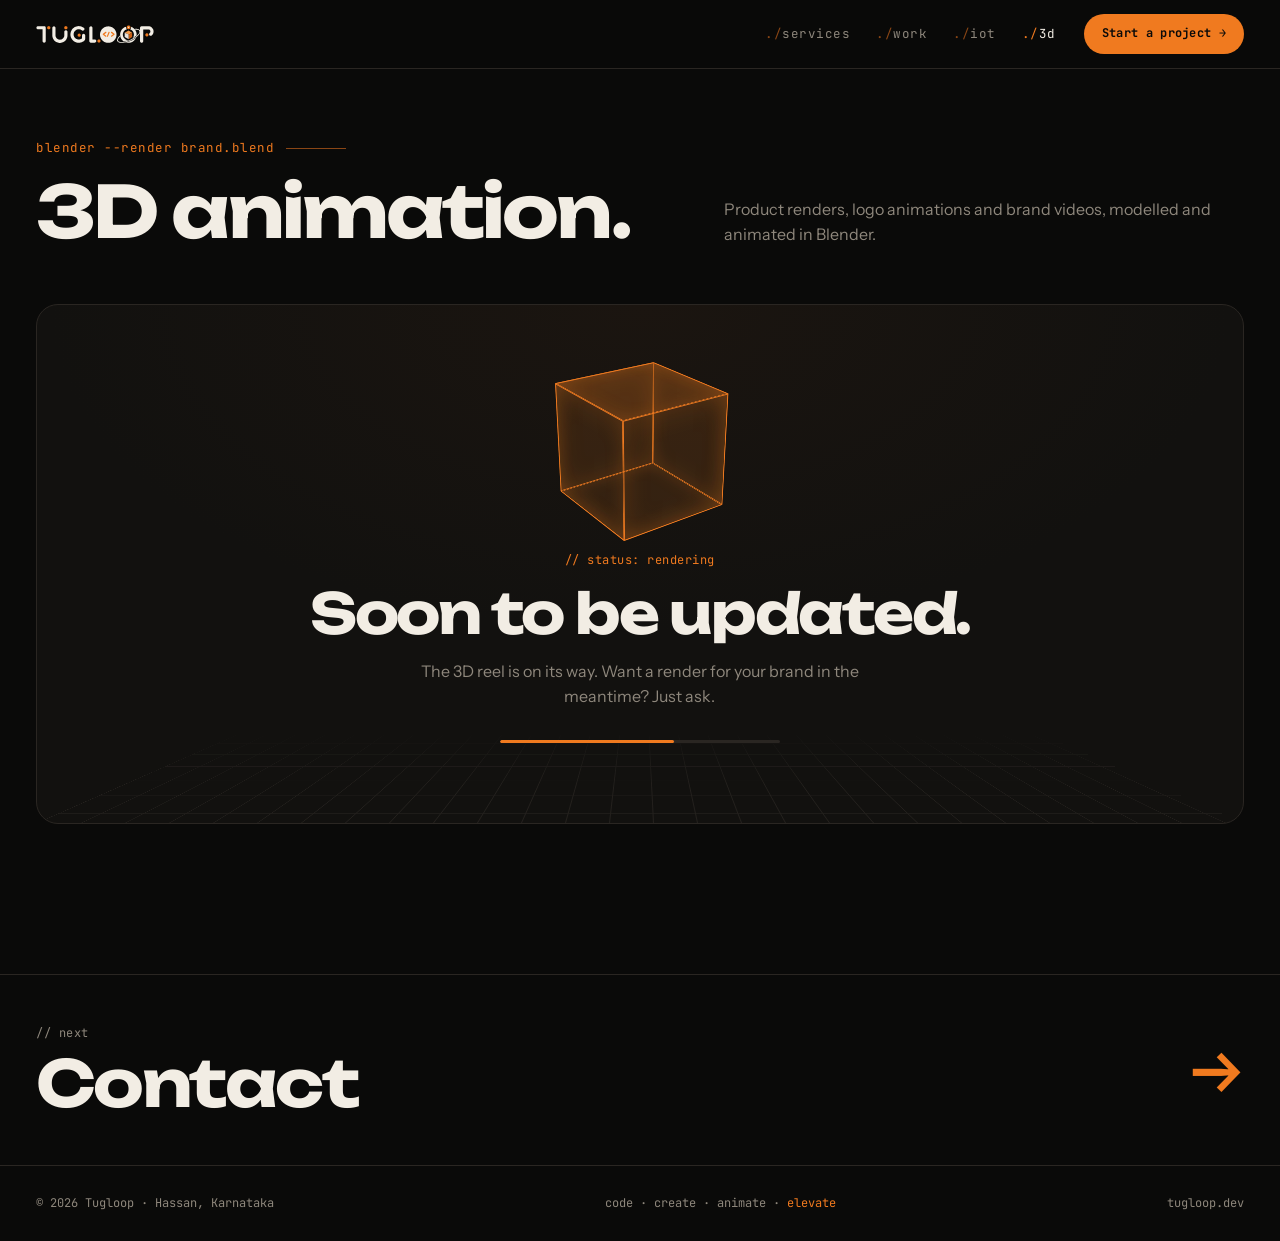
==== commit bde09d98: "Calm static site: remove all animations, simplify home page - Drop code rain, typing line, word swap" ====
--- a/3d.html
+++ b/3d.html
@@ -16,8 +16,6 @@
 </head>
 <body>
 
-<div class="grain" aria-hidden="true"></div>
-<div class="progress" id="progress" aria-hidden="true"></div>
 
 <nav class="nav" id="nav">
  <div class="wrap">
@@ -29,7 +27,7 @@
    <li><a href="3d.html" aria-current="page">3d</a></li>
    <li class="m-only"><a href="contact.html">contact</a></li>
   </ul>
-  <a class="btn mag" href="contact.html"><span>Start a project →</span></a>
+  <a class="btn" href="contact.html"><span>Start a project →</span></a>
   <button class="menu" id="menu" type="button" aria-expanded="false" aria-controls="nav">menu</button>
  </div>
 </nav>
@@ -37,7 +35,7 @@
 <section id="three" class="sec page-top">
  <div class="wrap">
   <div class="head">
-   <div><div class="eyebrow">blender --render brand.blend</div><h2 class="h2 split">3D animation.</h2></div>
+   <div><div class="eyebrow">blender --render brand.blend</div><h2 class="h2">3D animation.</h2></div>
    <p class="sub">Product renders, logo animations and brand videos, modelled and animated in Blender.</p>
   </div>
   <div class="soon3d">
--- a/style.css
+++ b/style.css
@@ -1,5 +1,5 @@
 html{box-sizing:border-box}body{margin:0;padding:0}img{max-width:100%}[hidden]:not([hidden=until-found i]){display:none!important}
-/* Layout: code-rain hero → orange service band → horizontal work reel → lab → process → contact. Dark-only, deliberately. */
+/* Calm, static build: no scroll or looping animations. Dark-only, deliberately. */
 :root{
   --ink:#0A0A09; --ink-2:#12110F; --ink-3:#1B1916; --line:#2A2622;
   --bone:#F2EDE4; --ash:#8E877C; --ember:#F07A1F; --ember-hi:#FF9B45; --ember-lo:#8A4615;
@@ -12,7 +12,7 @@
   color-scheme:dark;
 }
 *{box-sizing:border-box}
-html{scroll-behavior:smooth;overflow-x:clip}
+html{overflow-x:clip}
 body{background:var(--ink);color:var(--bone);font-family:var(--f-body);font-size:16px;line-height:1.6;overflow-x:clip;-webkit-font-smoothing:antialiased}
 body::before{content:"";position:fixed;inset:0 0 auto;height:env(safe-area-inset-top,0px);z-index:60;background:var(--ink)}
 a{color:inherit}
@@ -24,77 +24,32 @@
 p{margin:0}
 :focus-visible{outline:2px solid var(--ember);outline-offset:3px;border-radius:4px}
 
-/* grain */
-.grain{position:fixed;inset:-50%;pointer-events:none;z-index:70;opacity:.06;
-  background-image:url("data:image/svg+xml;utf8,<svg xmlns='http://www.w3.org/2000/svg' width='160' height='160'><filter id='n'><feTurbulence type='fractalNoise' baseFrequency='.9' numOctaves='2' stitchTiles='stitch'/></filter><rect width='100%' height='100%' filter='url(%23n)'/></svg>");
-  animation:grain 1.2s steps(6) infinite}
-@keyframes grain{0%{transform:translate(0,0)}20%{transform:translate(-3%,2%)}40%{transform:translate(2%,-3%)}60%{transform:translate(-2%,-1%)}80%{transform:translate(3%,3%)}}
-
-/* progress + cursor */
-.progress{position:fixed;top:env(safe-area-inset-top,0px);left:0;height:2px;width:100%;transform-origin:0 50%;transform:scaleX(0);background:linear-gradient(90deg,var(--ember-lo),var(--ember),var(--ember-hi));z-index:80}
-.cur,.cur-ring{position:fixed;left:0;top:0;pointer-events:none;z-index:90;border-radius:50%;mix-blend-mode:difference}
-.cur{width:8px;height:8px;background:var(--ember);margin:-4px 0 0 -4px}
-.cur-ring{width:38px;height:38px;margin:-19px 0 0 -19px;border:1px solid rgba(242,237,228,.7);display:grid;place-items:center;font-family:var(--f-mono);font-size:9px;letter-spacing:1px;color:var(--ink);transition:width .25s,height .25s,margin .25s,background .25s,border-color .25s}
-.cur-ring.big{width:84px;height:84px;margin:-42px 0 0 -42px;background:var(--bone);border-color:var(--bone);mix-blend-mode:normal}
-.cur-ring.hov{width:58px;height:58px;margin:-29px 0 0 -29px;border-color:var(--ember)}
-@media (pointer:coarse){.cur,.cur-ring{display:none}}
-
-
 /* nav */
-.nav{position:fixed;top:env(safe-area-inset-top,0px);left:0;right:0;z-index:50;transition:background .3s,backdrop-filter .3s}
+.nav{position:fixed;top:env(safe-area-inset-top,0px);left:0;right:0;z-index:50}
 .nav.solid{background:rgba(10,10,9,.72);backdrop-filter:blur(14px);-webkit-backdrop-filter:blur(14px);border-bottom:1px solid var(--line)}
 .nav .wrap{display:flex;align-items:center;gap:28px;height:68px}
 .nav .brand{width:118px;display:block}
 .nav ul{display:flex;gap:26px;list-style:none;margin:0 0 0 auto;padding:0;font-family:var(--f-mono);font-size:12.5px;letter-spacing:.5px}
-.nav ul a{text-decoration:none;color:var(--ash);transition:color .2s}
+.nav ul a{text-decoration:none;color:var(--ash)}
 .nav ul a:hover{color:var(--bone)}
 .nav ul a::before{content:"./";color:var(--ember-lo)}
-.btn{--b:var(--ember);display:inline-flex;align-items:center;gap:10px;padding:13px 22px;border-radius:100px;background:var(--b);color:var(--ink);font-family:var(--f-mono);font-weight:700;font-size:13px;text-decoration:none;border:0;letter-spacing:.3px;position:relative;overflow:hidden;transition:transform .2s;cursor:pointer}
+.btn{--b:var(--ember);display:inline-flex;align-items:center;gap:10px;padding:13px 22px;border-radius:100px;background:var(--b);color:var(--ink);font-family:var(--f-mono);font-weight:700;font-size:13px;text-decoration:none;border:0;letter-spacing:.3px;position:relative;overflow:hidden;cursor:pointer}
 .btn span{position:relative;z-index:1}
-.btn::after{content:"";position:absolute;inset:0;background:var(--bone);transform:translateY(101%);transition:transform .35s cubic-bezier(.7,0,.2,1)}
-.btn:hover::after{transform:none}
 .btn.ghost{background:transparent;color:var(--bone);box-shadow:inset 0 0 0 1px var(--line)}
-.btn.ghost::after{background:var(--ember)}
 .btn.ghost:hover{color:var(--ink)}
 .nav .btn{padding:10px 18px;font-size:12px}
 @media (max-width:820px){.nav ul{display:none}.nav .btn{margin-left:auto}}
 
 /* hero */
 .hero{position:relative;padding-top:128px;padding-bottom:84px;overflow:hidden;isolation:isolate}
-#rain{position:absolute;inset:0;width:100%;height:100%;z-index:-2}
-.hero::after{content:"";position:absolute;inset:0;z-index:-1;pointer-events:none;
-  background:radial-gradient(60% 46% at 50% 44%,rgba(10,10,9,.92),rgba(10,10,9,.55) 60%,rgba(10,10,9,.15) 100%),linear-gradient(transparent 70%,var(--ink))}
-.term{font-family:var(--f-mono);font-size:13px;color:var(--ash);display:flex;justify-content:center;gap:8px;min-height:22px}
-.term .caret{display:inline-block;width:8px;height:15px;background:var(--ember);vertical-align:-3px;animation:blink 1s steps(1) infinite}
-@keyframes blink{50%{opacity:0}}
+
 .wm-hero{width:min(940px,100%);margin:34px auto 0;display:block;overflow:visible}
-.wm-hero g{transform-box:fill-box;transform-origin:center}
-.wm-hero #wl{animation:wipe 1.3s cubic-bezier(.7,0,.2,1) .25s both}
-@keyframes wipe{from{clip-path:inset(0 100% 0 0)}to{clip-path:inset(0 0 0 0)}}
-.wm-hero #wo{animation:pop .7s cubic-bezier(.3,1.6,.5,1) 1.2s both}
-.wm-hero #wc{animation:drop .9s cubic-bezier(.3,1.5,.5,1) 1.45s both}
-.wm-hero #wb,.wm-hero #wf{stroke-dasharray:var(--len);animation:draw 1.2s ease-out 1.6s both}
-@keyframes pop{from{transform:scale(0);opacity:0}to{transform:none;opacity:1}}
-@keyframes drop{from{transform:translateY(-60px) rotate(-25deg);opacity:0}to{transform:none;opacity:1}}
-@keyframes draw{from{opacity:0;clip-path:inset(0 0 0 100%)}to{opacity:1;clip-path:inset(0 0 0 0)}}
+
 .hero h1{font-family:var(--f-display);font-weight:700;font-size:clamp(30px,5.4vw,72px);line-height:1.02;letter-spacing:-.035em;text-align:center;margin-top:42px}
 .hero h1 .stroke{color:transparent;-webkit-text-stroke:1.5px var(--bone)}
 .hero h1 .sw{display:inline-block;color:var(--ember)}
 .hero .lede{max-width:600px;margin:22px auto 0;text-align:center;color:#C9C2B6;font-size:clamp(15px,1.6vw,18px)}
 .cta{display:flex;gap:12px;justify-content:center;flex-wrap:wrap;margin-top:34px}
-.hero .hint{position:absolute;left:var(--gut);bottom:22px;font-family:var(--f-mono);font-size:11px;color:var(--ash);letter-spacing:.5px}
-.hero .hint b{color:var(--ember);font-weight:400}
-.hero .hint-r{left:auto;right:var(--gut-r)}
-@media (max-width:640px){.hero .hint-r{display:none}.hero{padding-bottom:70px}}
-
-/* band */
-.band{background:var(--ember);color:var(--ink);transform:rotate(-2deg);margin:40px -20px 0;padding:16px 0;overflow:hidden;position:relative;z-index:2;box-shadow:0 30px 60px -30px rgba(240,122,31,.5)}
-.band.alt{background:var(--ink-2);color:var(--bone);transform:rotate(1.4deg);margin-top:-30px;z-index:1;box-shadow:none;border-block:1px solid var(--line)}
-.track{display:flex;width:max-content;will-change:transform}
-.track span{font-family:var(--f-display);font-weight:900;font-size:clamp(28px,4.4vw,56px);letter-spacing:-.02em;white-space:nowrap;padding-right:36px;line-height:1.1}
-.track span i{font-style:normal;font-family:var(--f-mono);font-weight:700;font-size:.55em;vertical-align:.2em;padding-left:36px}
-.band.alt .track span{font-weight:300;color:transparent;-webkit-text-stroke:1px var(--ash)}
-.band.alt .track span em{font-style:normal;color:var(--ember);-webkit-text-stroke:0;font-weight:700}
 
 /* section heads */
 section{position:relative}
@@ -105,31 +60,26 @@
 .h2 .dim{color:#4a4540}
 .sub{color:var(--ash);max-width:520px;margin-top:18px}
 .head{display:flex;justify-content:space-between;align-items:flex-end;gap:30px;flex-wrap:wrap}
-.split .ch{display:inline-block;transform:translateY(0);transition:transform .8s cubic-bezier(.2,.9,.2,1),color .4s}
-.split.pre .ch{transform:translateY(.6em) rotate(6deg)}
 
 /* services */
 .svc{display:grid;grid-template-columns:repeat(3,1fr);gap:14px;margin-top:56px}
 @media (max-width:1060px) and (min-width:561px){.tile.wide{grid-column:span 2}}
 @media (max-width:1060px){.svc{grid-template-columns:repeat(2,1fr)}}
 @media (max-width:560px){.svc{grid-template-columns:1fr}}
-.tile{--mx:50%;--my:50%;position:relative;background:var(--ink-2);border-radius:18px;padding:26px 24px 24px;min-height:250px;display:flex;flex-direction:column;overflow:hidden;transform-style:preserve-3d;transition:transform .25s ease-out;isolation:isolate}
+.tile{--mx:50%;--my:50%;position:relative;background:var(--ink-2);border-radius:18px;padding:26px 24px 24px;min-height:250px;display:flex;flex-direction:column;overflow:hidden;isolation:isolate}
 .tile::before{content:"";position:absolute;inset:0;border-radius:inherit;padding:1px;background:radial-gradient(260px circle at var(--mx) var(--my),var(--ember),transparent 60%),var(--line);
   -webkit-mask:linear-gradient(#000 0 0) content-box,linear-gradient(#000 0 0);-webkit-mask-composite:xor;mask-composite:exclude;z-index:-1}
-.tile::after{content:"";position:absolute;inset:0;background:radial-gradient(320px circle at var(--mx) var(--my),rgba(240,122,31,.13),transparent 60%);opacity:0;transition:opacity .3s;z-index:-1}
-.tile:hover::after{opacity:1}
 .tile .fn{font-family:var(--f-mono);font-size:12px;color:var(--ash)}
 .tile .fn b{color:var(--ember);font-weight:400}
 .tile h3{font-family:var(--f-display);font-weight:500;font-size:21px;line-height:1.15;letter-spacing:-.02em;margin-top:auto;padding-top:40px}
 .tile p{color:var(--ash);font-size:14.5px;margin-top:10px;line-height:1.5}
-.tile .ico{position:absolute;right:20px;top:20px;width:46px;height:46px;color:var(--ember);opacity:.9;transition:transform .5s cubic-bezier(.3,1.6,.5,1)}
-.tile:hover .ico{transform:rotate(-10deg) scale(1.15)}
+.tile .ico{position:absolute;right:20px;top:20px;width:46px;height:46px;color:var(--ember);opacity:.9}
 .tile .soon{position:absolute;left:24px;top:52px;font-family:var(--f-mono);font-size:10px;border:1px solid var(--ember-lo);color:var(--ember-hi);padding:2px 8px;border-radius:20px}
 
 /* work reel */
 .work-pin{position:relative}
 .work-sticky{position:sticky;top:0;height:100vh;overflow:hidden;display:flex;flex-direction:column;justify-content:center;gap:34px}
-.reel{display:flex;gap:28px;padding-left:var(--gut);will-change:transform}
+.reel{display:flex;gap:28px;padding-left:var(--gut)}
 .wcard{flex:0 0 min(620px,78vw);background:var(--ink-2);border:1px solid var(--line);border-radius:22px;overflow:hidden;display:flex;flex-direction:column}
 .vis{position:relative;aspect-ratio:16/10;max-width:100%;overflow:hidden}
 .meta{padding:22px 24px 24px;display:grid;grid-template-columns:1fr auto;gap:6px 20px;align-items:start}
@@ -153,59 +103,28 @@
 /* scorpions */
 .v-sc{background:#F4F0E4;background-image:linear-gradient(#e4dcc4 1px,transparent 1px),linear-gradient(90deg,#e4dcc4 1px,transparent 1px);background-size:22px 22px}
 .v-sc svg{position:absolute;left:50%;bottom:0;transform:translateX(-50%);height:88%;max-width:100%}
-.v-sc .fl{transform-box:fill-box;transform-origin:bottom;animation:rise 6s cubic-bezier(.6,0,.2,1) infinite}
-@keyframes rise{0%,8%{transform:scaleY(0);opacity:0}22%,80%{transform:none;opacity:1}92%,100%{transform:none;opacity:0}}
+.v-sc .fl{transform-box:fill-box;transform-origin:bottom}
+
 .v-sc .tagline{position:absolute;left:22px;top:20px;font-family:var(--f-display);font-weight:700;font-size:clamp(14px,2.2vw,20px);line-height:1.1;color:#1d1a12;max-width:46%;letter-spacing:-.02em}
 .v-sc .tagline b{color:#D9A400;font-weight:700}
 .v-sc .chip{position:absolute;right:18px;top:18px;font-family:var(--f-mono);font-size:10.5px;background:#1d1a12;color:#F5C518;padding:6px 10px;border-radius:8px}
-.v-sc .chip i{display:inline-block;width:7px;height:7px;border-radius:50%;background:#F5C518;margin-right:6px;animation:blink 1s steps(1) infinite}
-/* zera */
-.v-ze{background:radial-gradient(120% 100% at 80% 0%,#F6EEDF,#E7D9C2);color:#3a2f22;display:grid;grid-template-columns:1.1fr 1fr;align-items:center;padding:0 6%}
-.v-ze .logo{font-family:"Cormorant Garamond",Georgia,serif;font-weight:500;font-size:clamp(48px,9vw,92px);letter-spacing:.18em;line-height:.9}
-.v-ze .tl{font-family:"Cormorant Garamond",Georgia,serif;font-style:italic;font-size:clamp(14px,2vw,19px);color:#8a6d3b;margin-top:10px}
-.v-ze .prods{display:grid;grid-template-columns:1fr 1fr;gap:10px;height:78%}
-.v-ze .p{border-radius:10px;position:relative;overflow:hidden;animation:float 5s ease-in-out infinite}
-.v-ze .p:nth-child(2){animation-delay:-1.2s}.v-ze .p:nth-child(3){animation-delay:-2.4s}.v-ze .p:nth-child(4){animation-delay:-3.6s}
-.v-ze .p::after{content:"";position:absolute;inset:0;background:linear-gradient(105deg,transparent 35%,rgba(255,255,255,.55) 50%,transparent 65%);transform:translateX(-120%);animation:shine 3.5s ease-in-out infinite}
-@keyframes shine{60%,100%{transform:translateX(120%)}}
-@keyframes float{50%{transform:translateY(-6px)}}
-.v-ze .cart{position:absolute;right:16px;top:14px;font-family:var(--f-mono);font-size:10.5px;background:#3a2f22;color:#F6EEDF;padding:5px 10px;border-radius:20px}
+.v-sc .chip i{display:inline-block;width:7px;height:7px;border-radius:50%;background:#F5C518;margin-right:6px}
 /* hospital */
 .v-mh{background:linear-gradient(160deg,#0F4C8A,#0A2C55);color:#fff}
 .v-mh svg{position:absolute;left:0;right:0;top:44%;width:100%;height:30%}
-.v-mh .ecg{fill:none;stroke:#7FD3FF;stroke-width:2.2;stroke-linejoin:round;stroke-dasharray:1200;stroke-dashoffset:1200;animation:ecg 3.2s linear infinite;filter:drop-shadow(0 0 6px #7FD3FF)}
-@keyframes ecg{to{stroke-dashoffset:0}}
+.v-mh .ecg{fill:none;stroke:#7FD3FF;stroke-width:2.2;stroke-linejoin:round;stroke-dasharray:1200;stroke-dashoffset:1200;filter:drop-shadow(0 0 6px #7FD3FF)}
+
 .v-mh .t{position:absolute;left:22px;top:20px;font-family:var(--f-display);font-weight:700;font-size:clamp(16px,2.4vw,24px);letter-spacing:-.02em}
 .v-mh .t small{display:block;font-family:var(--f-mono);font-weight:400;font-size:10.5px;color:#A9CFF2;letter-spacing:1px;margin-top:6px}
 .v-mh .mf{position:absolute;left:22px;bottom:18px;display:flex;gap:8px}
-.v-mh .mf span{font-family:var(--f-mono);font-size:11px;padding:6px 12px;border-radius:20px;background:rgba(255,255,255,.12);animation:mf 4s infinite}
-.v-mh .mf span:last-child{animation-delay:2s}
-@keyframes mf{0%,45%{background:#fff;color:#0F4C8A}50%,100%{background:rgba(255,255,255,.12);color:#fff}}
-/* salons */
-.v-sa{display:flex}
-.v-sa .pn{flex:1;display:flex;align-items:flex-end;padding:18px;transition:flex .6s cubic-bezier(.7,0,.2,1);position:relative;overflow:hidden}
-.v-sa .pn:hover{flex:2.2}
-.v-sa .pn b{font-weight:500;line-height:1;white-space:nowrap}
-.v-sa .g{background:radial-gradient(120% 90% at 30% 10%,#3a2c08,#0d0b06);color:#E8B931}
-.v-sa .g b{font-family:var(--f-display);font-weight:900;font-size:clamp(20px,3vw,30px);letter-spacing:.06em}
-.v-sa .c{background:linear-gradient(170deg,#F8DCDD,#E9AFB4);color:#7a2e3b}
-.v-sa .c b{font-family:"Cormorant Garamond",serif;font-style:italic;font-size:clamp(22px,3.4vw,34px)}
-.v-sa .s{background:linear-gradient(170deg,#DDF4F2,#9FD9D6);color:#0d4b4f}
-.v-sa .s b{font-family:var(--f-body);font-weight:600;font-size:clamp(20px,3vw,30px);letter-spacing:-.03em}
-.v-sa .pn small{position:absolute;top:16px;left:18px;font-family:var(--f-mono);font-size:10px;opacity:.65}
-/* beijing */
-.v-bb{background:radial-gradient(90% 90% at 50% 120%,#3a0c0a,#120606 70%);display:grid;place-items:center;text-align:center}
-.v-bb .sun{position:absolute;width:44%;aspect-ratio:1;border-radius:50%;background:radial-gradient(circle at 40% 35%,#ff4a3a,#B3150E);top:12%;left:50%;transform:translateX(-50%);box-shadow:0 0 80px rgba(210,38,31,.55)}
-.v-bb .name{position:relative;font-family:var(--f-display);font-weight:900;font-size:clamp(26px,5vw,48px);color:#FFE9D2;letter-spacing:-.03em;line-height:.95;margin-top:18%}
-.v-bb .name span{display:block;color:#FFB547}
-.v-bb .steam{position:absolute;bottom:58%;width:2px;height:60px;border-radius:2px;background:linear-gradient(transparent,rgba(255,240,220,.6));filter:blur(1.5px);animation:steam 3s ease-out infinite}
-@keyframes steam{0%{transform:translateY(20px) scaleY(.4);opacity:0}40%{opacity:1}100%{transform:translateY(-40px) translateX(6px) scaleY(1.2);opacity:0}}
+.v-mh .mf span{font-family:var(--f-mono);font-size:11px;padding:6px 12px;border-radius:20px;background:rgba(255,255,255,.12)}
+
 /* smart step */
 .v-ss{background:#0C0C0B;display:grid;place-items:center}
 .v-ss .core{width:16%;aspect-ratio:1.6;border-radius:40% 40% 30% 30%;background:var(--ember);position:relative;z-index:2;box-shadow:0 0 40px rgba(240,122,31,.5)}
-.v-ss .wave{position:absolute;width:16%;aspect-ratio:1;border-radius:50%;border:1.5px solid var(--ember);opacity:0;animation:ping 2.4s cubic-bezier(.2,.6,.3,1) infinite}
-.v-ss .wave.l{--x:-80%;animation-delay:0s}.v-ss .wave.f{--x:0;--y:-60%;animation-delay:.8s}.v-ss .wave.r{--x:80%;animation-delay:1.6s}
-@keyframes ping{0%{transform:translate(var(--x,0),var(--y,0)) scale(.3);opacity:.9}100%{transform:translate(calc(var(--x,0)*2.4),calc(var(--y,0)*2.4)) scale(2.6);opacity:0}}
+.v-ss .wave{position:absolute;width:16%;aspect-ratio:1;border-radius:50%;border:1.5px solid var(--ember);opacity:0}
+.v-ss .wave.l{--x:-80%}.v-ss .wave.f{--x:0;--y:-60%}.v-ss .wave.r{--x:80%}
+
 .v-ss .say{position:absolute;bottom:18px;left:0;right:0;text-align:center;font-family:var(--f-mono);font-size:12px;color:var(--bone)}
 .v-ss .say b{color:var(--ember)}
 
@@ -213,88 +132,51 @@
 .lab{display:grid;grid-template-columns:repeat(4,1fr);gap:14px;margin-top:56px}
 @media (max-width:1060px){.lab{grid-template-columns:repeat(2,1fr)}}
 @media (max-width:560px){.lab{grid-template-columns:1fr}}
-.lc{background:var(--ink-2);border:1px solid var(--line);border-radius:18px;overflow:hidden;display:flex;flex-direction:column;transition:border-color .3s,transform .3s}
-.lc:hover{border-color:var(--ember-lo);transform:translateY(-4px)}
+.lc{background:var(--ink-2);border:1px solid var(--line);border-radius:18px;overflow:hidden;display:flex;flex-direction:column}
+.lc:hover{border-color:var(--ember-lo)}
 .lc .lv{height:150px;position:relative;overflow:hidden;background:#0D0C0B;border-bottom:1px solid var(--line)}
 .lc .lt{padding:18px 20px 20px}
 .lc h3{font-family:var(--f-display);font-weight:500;font-size:16.5px;letter-spacing:-.01em}
 .lc p{color:var(--ash);font-size:14px;margin-top:8px;line-height:1.5}
 .lc .stack{font-family:var(--f-mono);font-size:11px;color:var(--ember);margin-top:12px}
-.l-car .ring{position:absolute;left:30%;top:50%;width:20px;height:20px;margin:-10px;border-radius:50%;border:1.5px solid #ff4a3a;animation:ping2 1.8s ease-out infinite}
-.l-car .ring:nth-child(2){animation-delay:.6s}.l-car .ring:nth-child(3){animation-delay:1.2s}
-@keyframes ping2{from{transform:scale(.5);opacity:1}to{transform:scale(6);opacity:0}}
+.l-car .ring{position:absolute;left:30%;top:50%;width:20px;height:20px;margin:-10px;border-radius:50%;border:1.5px solid #ff4a3a}
+
 .l-car .dot{position:absolute;left:30%;top:50%;width:12px;height:12px;margin:-6px;border-radius:50%;background:#ff4a3a;box-shadow:0 0 20px #ff4a3a}
 .l-car .rx{position:absolute;right:16px;top:50%;transform:translateY(-50%);font-family:var(--f-mono);font-size:10px;line-height:1.7;color:#ff8a7a;background:#170908;border:1px solid #3a1210;border-radius:6px;padding:8px 10px}
-.l-car .rx b{color:#fff;animation:blink .8s steps(1) infinite}
+.l-car .rx b{color:#fff}
 .l-cam{background:repeating-linear-gradient(0deg,rgba(255,255,255,.035) 0 1px,transparent 1px 3px),radial-gradient(80% 80% at 50% 50%,#1f1d1a,#0b0b0a)!important}
 .l-cam .rec{position:absolute;left:14px;top:12px;font-family:var(--f-mono);font-size:10.5px;color:#fff;display:flex;align-items:center;gap:6px}
-.l-cam .rec i{width:8px;height:8px;border-radius:50%;background:#ff3b30;animation:blink 1s steps(1) infinite}
+.l-cam .rec i{width:8px;height:8px;border-radius:50%;background:#ff3b30}
 .l-cam .xh{position:absolute;inset:30% 34%;border:1px solid rgba(255,255,255,.5)}
 .l-cam .xh::before,.l-cam .xh::after{content:"";position:absolute;background:var(--ember)}
 .l-cam .xh::before{left:50%;top:-10px;bottom:-10px;width:1px}.l-cam .xh::after{top:50%;left:-10px;right:-10px;height:1px}
 .l-cam .fps{position:absolute;right:14px;bottom:10px;font-family:var(--f-mono);font-size:10px;color:var(--ash)}
 .l-bulb{display:grid;place-items:center}
-.l-bulb .b{width:44px;height:44px;border-radius:50%;background:#2a2622;position:relative;animation:bulb 3s infinite}
+.l-bulb .b{width:44px;height:44px;border-radius:50%;background:#2a2622;position:relative}
 .l-bulb .b::after{content:"";position:absolute;left:12px;right:12px;bottom:-12px;height:14px;background:#3a3631;border-radius:0 0 4px 4px}
-@keyframes bulb{0%,40%{background:#2a2622;box-shadow:none}50%,90%{background:#FFD08A;box-shadow:0 0 30px 10px rgba(255,180,90,.55),0 0 90px 30px rgba(240,122,31,.25)}}
+
 .l-bulb .say{position:absolute;bottom:10px;left:0;right:0;text-align:center;font-family:var(--f-mono);font-size:10.5px;color:var(--ash)}
 .l-ir svg{position:absolute;inset:0;width:100%;height:100%}
-.l-ir .arm{transform-origin:50% 80%;transform-box:fill-box;animation:sweep 3s ease-in-out infinite}
-@keyframes sweep{0%,100%{transform:rotate(-35deg)}50%{transform:rotate(35deg)}}
+.l-ir .arm{transform-origin:50% 80%;transform-box:fill-box}
 
 /* shipped list */
 .ship{margin-top:70px;border-top:1px solid var(--line)}
-.row{display:grid;grid-template-columns:1.3fr 1fr 1fr auto;gap:20px;align-items:center;padding:22px 4px;border-bottom:1px solid var(--line);position:relative;transition:padding .35s cubic-bezier(.2,.9,.2,1),color .3s}
-.row:hover{padding-left:20px;color:var(--ember)}
+.row{display:grid;grid-template-columns:1.3fr 1fr 1fr auto;gap:20px;align-items:center;padding:22px 4px;border-bottom:1px solid var(--line);position:relative}
+.row:hover{color:var(--ember)}
 .row h4{margin:0;font-family:var(--f-display);font-weight:500;font-size:clamp(17px,2vw,24px);letter-spacing:-.02em}
 .row span{font-family:var(--f-mono);font-size:12px;color:var(--ash)}
-.row .arr{font-family:var(--f-mono);color:var(--ember);transition:transform .3s}
-.row:hover .arr{transform:translateX(6px) rotate(-45deg)}
+.row .arr{font-family:var(--f-mono);color:var(--ember)}
 @media (max-width:700px){.row{grid-template-columns:1fr auto}.row .c2{display:none}}
-
-/* process */
-.steps{position:relative;margin-top:60px;display:grid;grid-template-columns:repeat(5,1fr);gap:18px}
-.steps::before{content:"";position:absolute;left:0;right:0;top:15px;height:1px;background:var(--line)}
-.steps .fill{position:absolute;left:0;top:15px;height:1px;width:100%;background:var(--ember);transform-origin:0 50%;transform:scaleX(var(--p,0));box-shadow:0 0 12px var(--ember)}
-.step{position:relative;padding-top:46px}
-.step .n{position:absolute;top:0;left:0;width:31px;height:31px;border-radius:50%;display:grid;place-items:center;font-family:var(--f-mono);font-size:11px;background:var(--ink);border:1px solid var(--line);color:var(--ash);transition:all .4s}
-.step.on .n{background:var(--ember);color:var(--ink);border-color:var(--ember);box-shadow:0 0 0 6px rgba(240,122,31,.15)}
-.step h3{font-family:var(--f-display);font-weight:500;font-size:18px}
-.step p{color:var(--ash);font-size:14px;margin-top:8px;line-height:1.5}
-@media (max-width:900px){.steps{grid-template-columns:1fr;gap:26px;padding-left:46px}.steps::before,.steps .fill{left:15px;right:auto;top:0;bottom:0;width:1px;height:auto}.steps .fill{transform:scaleY(var(--p,0));transform-origin:50% 0}.step{padding-top:4px}.step .n{left:-46px}}
-
-/* perk */
-.perk{margin-top:120px;border-radius:26px;position:relative;overflow:hidden;background:var(--ember);color:var(--ink);padding:56px clamp(22px,5vw,64px);display:grid;grid-template-columns:1.4fr 1fr;gap:40px;align-items:center;scroll-margin-top:90px}
-.perk::before{content:"";position:absolute;inset:0;background-image:radial-gradient(circle,rgba(0,0,0,.18) 1.2px,transparent 1.5px);background-size:12px 12px;-webkit-mask:linear-gradient(110deg,transparent 40%,#000);mask:linear-gradient(110deg,transparent 40%,#000)}
-.perk > *{position:relative}
-.perk .k{font-family:var(--f-mono);font-size:12.5px;font-weight:700;letter-spacing:.5px}
-.perk h2{font-family:var(--f-display);font-weight:900;font-size:clamp(28px,4.4vw,56px);line-height:1;letter-spacing:-.04em;margin-top:14px}
-.perk p{margin-top:16px;font-size:16px;max-width:520px;color:#2a1405}
-.perk .card3d{aspect-ratio:1.75;max-width:100%;border-radius:14px;background:#0B0C0B;position:relative;box-shadow:0 40px 60px -20px rgba(0,0,0,.6);transform:perspective(900px) rotateY(-18deg) rotateX(8deg);transition:transform .4s;overflow:hidden}
-.perk .card3d:hover{transform:perspective(900px) rotateY(0) rotateX(0)}
-.perk .card3d .cr{position:absolute;inset:0;opacity:.7}
-.perk .card3d .qrbox{position:absolute;right:7%;bottom:10%;width:22%;aspect-ratio:1;background:#F1ECE4;border-radius:6px;padding:4%}
-.perk .card3d .ns{position:absolute;right:5%;bottom:36%;width:26%;text-align:center;font-family:var(--f-mono);font-size:clamp(7px,1vw,10px);color:var(--ember)}
-.perk .card3d .cl{position:absolute;left:7%;top:12%;font-family:var(--f-mono);font-size:clamp(7px,1vw,10px);color:var(--bone);line-height:1.8}
-@media (max-width:820px){.perk{grid-template-columns:1fr}}
-
-/* scan toast */
-.toast{position:fixed;left:50%;bottom:calc(20px + env(safe-area-inset-bottom,0px));transform:translate(-50%,140%);z-index:85;background:var(--bone);color:var(--ink);border-radius:16px;padding:14px 14px 14px 20px;display:flex;align-items:center;gap:16px;width:min(560px,calc(100% - 32px));box-shadow:0 20px 50px rgba(0,0,0,.5);transition:transform .6s cubic-bezier(.3,1.4,.5,1)}
-.toast{visibility:hidden}.toast.show{transform:translate(-50%,0);visibility:visible}
-.toast p{font-size:14px;line-height:1.4}
-.toast b{font-family:var(--f-display);font-weight:700;display:block;font-size:15px}
-.toast .btn{padding:10px 16px;font-size:12px;flex:none}
-.toast .x{background:none;border:0;font-size:18px;color:#6a645b;cursor:pointer;padding:4px 6px;flex:none}
 
 /* contact */
 .contact{padding-block:150px 60px;text-align:center;overflow:hidden}
 .big{font-family:var(--f-display);font-weight:900;font-size:clamp(44px,10.5vw,150px);line-height:.92;letter-spacing:-.05em;user-select:none}
-.big .ch{display:inline-block;transition:transform .5s cubic-bezier(.2,.9,.2,1),color .3s;will-change:transform}
+.big .ch{display:inline-block}
 .big .ln{display:block;white-space:nowrap}
 .big .f{color:var(--ember)}
 .ways{display:flex;justify-content:center;gap:12px;flex-wrap:wrap;margin-top:52px}
 .chip{display:inline-flex;align-items:center;gap:12px;padding:10px 10px 10px 18px;border-radius:100px;border:1px solid var(--line);background:var(--ink-2);font-family:var(--f-mono);font-size:13.5px}
-.chip button{font-family:var(--f-mono);font-size:11px;background:var(--ink-3);color:var(--bone);border:1px solid var(--line);border-radius:20px;padding:6px 12px;cursor:pointer;transition:background .2s,color .2s}
+.chip button{font-family:var(--f-mono);font-size:11px;background:var(--ink-3);color:var(--bone);border:1px solid var(--line);border-radius:20px;padding:6px 12px;cursor:pointer}
 .chip button:hover{background:var(--ember);color:var(--ink)}
 footer{border-top:1px solid var(--line);margin-top:80px}
 footer .wrap{display:flex;justify-content:space-between;gap:20px;flex-wrap:wrap;padding-block:28px;font-family:var(--f-mono);font-size:12px;color:var(--ash)}
@@ -302,13 +184,11 @@
 /* vijay infra */
 .v-vi{background:#0D0C0A;background-image:linear-gradient(rgba(201,162,74,.08) 1px,transparent 1px),linear-gradient(90deg,rgba(201,162,74,.08) 1px,transparent 1px);background-size:20px 20px}
 .v-vi svg{position:absolute;right:4%;bottom:6%;width:58%;height:auto}
-.v-vi .bp path{stroke-dasharray:600;stroke-dashoffset:600;animation:bpdraw 6s ease-in-out infinite}
-.v-vi .bp path:nth-child(2){animation-delay:.4s}.v-vi .bp path:nth-child(3){animation-delay:.8s}.v-vi .bp path:nth-child(5){animation-delay:1s}
-@keyframes bpdraw{0%{stroke-dashoffset:600}40%,85%{stroke-dashoffset:0}100%{stroke-dashoffset:-600}}
+.v-vi .bp path{stroke-dasharray:600;stroke-dashoffset:600}
+
 .v-vi .hd,.v-nc .hd,.v-ea .hd{font-family:var(--f-mono);font-size:10.5px;letter-spacing:2px}
 .v-vi .hd{position:absolute;left:22px;top:20px;color:#C9A24A}
-.v-vi .pt{position:absolute;left:22px;top:44px;max-width:44%;font-family:var(--f-display);font-weight:700;font-size:clamp(18px,2.8vw,28px);line-height:1.05;letter-spacing:-.03em;color:#F2EDE4;transition:opacity .3s,transform .3s}
-.v-vi .pt.out{opacity:0;transform:translateY(-8px)}
+.v-vi .pt{position:absolute;left:22px;top:44px;max-width:44%;font-family:var(--f-display);font-weight:700;font-size:clamp(18px,2.8vw,28px);line-height:1.05;letter-spacing:-.03em;color:#F2EDE4}
 .v-vi .vals{position:absolute;left:22px;bottom:18px;display:flex;gap:6px;flex-wrap:wrap;max-width:40%}
 .v-vi .vals span{font-family:var(--f-mono);font-size:10px;padding:4px 9px;border-radius:20px;border:1px solid #5a4a22;color:#E2C27A}
 /* namma concrete */
@@ -319,13 +199,13 @@
 .v-nc .big2{font-family:var(--f-display);font-weight:900;font-size:clamp(18px,2.8vw,28px);line-height:1;letter-spacing:-.03em;margin-top:10px}
 .v-nc .truck{position:absolute;right:6%;bottom:16%;width:46%;aspect-ratio:2.1}
 .v-nc .drum{position:absolute;left:0;top:0;width:68%;height:72%;border-radius:50% 40% 40% 50%/60% 50% 50% 60%;overflow:hidden;background:#E9E5DE;box-shadow:inset -10px -8px 0 rgba(0,0,0,.15)}
-.v-nc .drum i{position:absolute;inset:-60%;background:repeating-linear-gradient(60deg,#F07A1F 0 14px,#E9E5DE 14px 34px);animation:drum 1.6s linear infinite}
-@keyframes drum{to{transform:translateX(34px)}}
+.v-nc .drum i{position:absolute;inset:-60%;background:repeating-linear-gradient(60deg,#F07A1F 0 14px,#E9E5DE 14px 34px)}
+
 .v-nc .cab{position:absolute;right:0;bottom:22%;width:30%;height:58%;background:#141310;border-radius:6px 14px 4px 4px}
 .v-nc .cab::after{content:"";position:absolute;right:12%;top:14%;width:44%;height:34%;background:#9fc7d9;border-radius:3px 8px 2px 2px}
-.v-nc .wh{position:absolute;bottom:0;width:15%;aspect-ratio:1;border-radius:50%;background:#141310;border:3px solid #3a3833;animation:spin 1s linear infinite}
+.v-nc .wh{position:absolute;bottom:0;width:15%;aspect-ratio:1;border-radius:50%;background:#141310;border:3px solid #3a3833}
 .v-nc .w1{left:6%}.v-nc .w2{left:30%}.v-nc .w3{right:6%}
-@keyframes spin{to{transform:rotate(360deg)}}
+
 .v-nc .aud{position:absolute;left:22px;bottom:18px;display:flex;gap:6px;flex-wrap:wrap;z-index:1}
 .v-nc .aud span{font-family:var(--f-mono);font-size:10px;padding:4px 9px;border-radius:20px;background:#141310;color:#F2EDE4}
 /* elite */
@@ -337,16 +217,12 @@
 .v-ea .phone{position:absolute;right:9%;top:8%;bottom:8%;aspect-ratio:9/16;border-radius:16px;border:2px solid #2f2b27;background:linear-gradient(#20345a,#c98a5a 70%,#3a2a1a 70%);overflow:hidden}
 .v-ea .bars{position:absolute;left:8px;right:8px;top:8px;display:flex;gap:4px;z-index:2}
 .v-ea .bars i{flex:1;height:2px;background:rgba(255,255,255,.3);position:relative;overflow:hidden}
-.v-ea .bars i::after{content:"";position:absolute;inset:0;background:#fff;transform-origin:0 50%;animation:bar 7.5s linear infinite;transform:scaleX(0)}
-.v-ea .bars i:nth-child(2)::after{animation-name:bar2}.v-ea .bars i:nth-child(3)::after{animation-name:bar3}
-@keyframes bar{0%{transform:scaleX(0)}33%,100%{transform:scaleX(1)}}
-@keyframes bar2{0%,33%{transform:scaleX(0)}66%,100%{transform:scaleX(1)}}
-@keyframes bar3{0%,66%{transform:scaleX(0)}100%{transform:scaleX(1)}}
+.v-ea .bars i::after{content:"";position:absolute;inset:0;background:#fff;transform-origin:0 50%;transform:scaleX(0)}
+
 .v-ea .tw{position:absolute;left:28%;right:28%;bottom:30%;display:flex;flex-direction:column-reverse;gap:2px}
-.v-ea .tw b{height:9px;background:#2a2622;border-top:2px solid #F07A1F;opacity:0;animation:floor 7.5s steps(1) infinite}
-.v-ea .tw b:nth-child(1){animation-delay:-7.4s;background:#5a5048}
-.v-ea .tw b:nth-child(2){animation-delay:-6.2s}.v-ea .tw b:nth-child(3){animation-delay:-5s}.v-ea .tw b:nth-child(4){animation-delay:-3.8s}.v-ea .tw b:nth-child(5){animation-delay:-2.6s}.v-ea .tw b:nth-child(6){animation-delay:-1.4s}
-@keyframes floor{0%{opacity:1}96%{opacity:1}97%,100%{opacity:0}}
+.v-ea .tw b{height:9px;background:#2a2622;border-top:2px solid #F07A1F;opacity:0}
+.v-ea .tw b:nth-child(1){background:#5a5048}
+
 /* iot visuals in small tiles */
 .lc .v-ss{display:grid;place-items:center}
 .lc .v-ss .core{width:14%}
@@ -362,43 +238,32 @@
 .lh{display:flex;justify-content:space-between;align-items:center;gap:12px;font-size:12.5px}
 .lh .cnt{font-family:var(--f-mono);font-size:11px;color:var(--ash);border:1px solid var(--line);border-radius:20px;padding:2px 9px;font-variant-numeric:tabular-nums}
 .cl{display:flex;flex-wrap:wrap;gap:8px;margin-top:18px}
-.cl span{font-family:var(--f-mono);font-size:12px;padding:7px 12px;border-radius:10px;background:var(--ink-3);border:1px solid var(--line);color:#CFC8BC;transition:border-color .2s,color .2s,transform .2s}
-.cl span:hover{border-color:var(--ember);color:var(--ember-hi);transform:translateY(-2px)}
+.cl span{font-family:var(--f-mono);font-size:12px;padding:7px 12px;border-radius:10px;background:var(--ink-3);border:1px solid var(--line);color:#CFC8BC}
+.cl span:hover{border-color:var(--ember);color:var(--ember-hi)}
 .cl.adv span{border-color:#3a2616}
 
 .l-home{display:flex;flex-direction:column;justify-content:center;gap:8px;padding:0 22px}
 .l-home .sw{display:flex;justify-content:space-between;align-items:center;font-family:var(--f-mono);font-size:11px;color:#CFC8BC;width:62%}
-.l-home .sw i{width:30px;height:16px;border-radius:10px;background:#2a2622;position:relative;animation:swbg 4.5s infinite}
-.l-home .sw i::after{content:"";position:absolute;left:2px;top:2px;width:12px;height:12px;border-radius:50%;background:#8E877C;animation:knob 4.5s infinite}
-.l-home .sw:nth-child(2) i,.l-home .sw:nth-child(2) i::after{animation-delay:.7s}
-.l-home .sw:nth-child(3) i,.l-home .sw:nth-child(3) i::after{animation-delay:1.4s}
-@keyframes swbg{0%,15%{background:#2a2622}25%,70%{background:var(--ember)}80%,100%{background:#2a2622}}
-@keyframes knob{0%,15%{transform:none;background:#8E877C}25%,70%{transform:translateX(14px);background:#fff}80%,100%{transform:none;background:#8E877C}}
+.l-home .sw i{width:30px;height:16px;border-radius:10px;background:#2a2622;position:relative}
+.l-home .sw i::after{content:"";position:absolute;left:2px;top:2px;width:12px;height:12px;border-radius:50%;background:#8E877C}
+
 .l-home .phone-mini{position:absolute;right:16px;top:50%;transform:translateY(-50%);width:62px;height:104px;border:1.5px solid #3a3631;border-radius:12px;display:grid;place-items:end center;padding-bottom:8px;font-family:var(--f-mono);font-size:7.5px;color:var(--ember);text-align:center;background:linear-gradient(#141210,#0d0c0b)}
-.l-gest .hand{position:absolute;left:18%;top:28%;width:34px;height:44px;border-radius:12px 12px 16px 16px;background:#3a3631;border:1.5px solid #5a5550;animation:tilt 3s ease-in-out infinite}
+.l-gest .hand{position:absolute;left:18%;top:28%;width:34px;height:44px;border-radius:12px 12px 16px 16px;background:#3a3631;border:1.5px solid #5a5550}
 .l-gest .hand::before{content:"";position:absolute;left:5px;right:5px;top:6px;height:10px;border-radius:3px;background:var(--ember)}
-@keyframes tilt{0%,100%{transform:rotate(-24deg)}50%{transform:rotate(24deg)}}
+
 .l-gest .road{position:absolute;left:44%;right:8%;top:50%;height:1px;background:repeating-linear-gradient(90deg,#3a3631 0 8px,transparent 8px 14px)}
-.l-gest .gcar{position:absolute;top:50%;left:44%;width:34px;height:18px;margin-top:-9px;border-radius:5px;background:var(--ember);animation:gdrive 3s ease-in-out infinite}
+.l-gest .gcar{position:absolute;top:50%;left:44%;width:34px;height:18px;margin-top:-9px;border-radius:5px;background:var(--ember)}
 .l-gest .gcar i{position:absolute;right:4px;top:4px;width:8px;height:10px;border-radius:2px;background:#0A0A09}
-@keyframes gdrive{0%,100%{transform:translateX(0)}50%{transform:translateX(min(150px,26vw))}}
+
 .l-gest .lbl2{position:absolute;left:14px;bottom:10px;font-family:var(--f-mono);font-size:10.5px;color:var(--ash)}
 .l-irr .gauge{position:absolute;left:18px;top:22px;bottom:22px;width:14px;border-radius:8px;border:1.5px solid #3a3631;overflow:hidden;display:flex;align-items:flex-end}
-.l-irr .gauge b{display:block;width:100%;background:linear-gradient(#5ec4ff,#2a7fd1);animation:moist 4s ease-in-out infinite}
-@keyframes moist{0%{height:15%}45%{height:15%}80%,100%{height:85%}}
+.l-irr .gauge b{display:block;width:100%;background:linear-gradient(#5ec4ff,#2a7fd1)}
+
 .l-irr .pct{position:absolute;left:42px;top:22px;font-family:var(--f-mono);font-size:10.5px;color:var(--ash)}
 .l-irr .soil{position:absolute;left:40%;right:14%;bottom:18px;height:22px;border-radius:4px;background:repeating-linear-gradient(90deg,#3a2616 0 6px,#2e1f12 6px 12px)}
-.l-irr .drop{position:absolute;left:50%;top:18%;width:7px;height:10px;border-radius:50% 50% 50% 50%/60% 60% 40% 40%;background:#5ec4ff;opacity:0;animation:drip 4s ease-in infinite}
-@keyframes drip{0%,45%{opacity:0;transform:translateY(0)}50%{opacity:1}75%{opacity:1;transform:translateY(70px)}76%,100%{opacity:0;transform:translateY(70px)}}
-
-@media (prefers-reduced-motion:reduce){
-  *,*::before,*::after{animation-duration:.001ms!important;animation-iteration-count:1!important;transition-duration:.001ms!important}
-  html{scroll-behavior:auto}
-  .grain{display:none}
-}
+.l-irr .drop{position:absolute;left:50%;top:18%;width:7px;height:10px;border-radius:50% 50% 50% 50%/60% 60% 40% 40%;background:#5ec4ff;opacity:0}
 
 /* ---------- multi-page additions ---------- */
-@view-transition{navigation:auto}
 .nav ul a[aria-current=page]{color:var(--bone)}
 .nav ul a[aria-current=page]::before{color:var(--ember)}
 .nav .m-only{display:none}
@@ -418,19 +283,16 @@
 .home-nav .row{grid-template-columns:auto 1.2fr 1.6fr auto}
 @media (max-width:700px){.home-nav .row{grid-template-columns:auto 1fr auto}}
 .next{border-top:1px solid var(--line);margin-top:110px}
-.next a{display:flex;justify-content:space-between;align-items:center;gap:20px;padding-block:44px;text-decoration:none;color:var(--bone);transition:color .3s}
+.next a{display:flex;justify-content:space-between;align-items:center;gap:20px;padding-block:44px;text-decoration:none;color:var(--bone)}
 .next a:hover{color:var(--ember)}
 .next small{display:block;font-family:var(--f-mono);font-size:12px;color:var(--ash);letter-spacing:.5px;margin-bottom:8px}
 .next b{font-family:var(--f-display);font-weight:700;font-size:clamp(28px,5vw,64px);letter-spacing:-.04em;line-height:1}
-.next .arr{font-family:var(--f-display);font-size:clamp(28px,5vw,64px);color:var(--ember);transition:transform .3s}
-.next a:hover .arr{transform:translateX(10px)}
+.next .arr{font-family:var(--f-display);font-size:clamp(28px,5vw,64px);color:var(--ember)}
 .next + footer{margin-top:0}
 .contact.solo{padding-top:170px}
-.perk-wrap{padding-bottom:20px}
-.perk-wrap .perk{margin-top:0}
 
 /* ---------- v3: site previews, iot tiers, 3d ---------- */
-a.wcard{text-decoration:none;color:inherit;transition:border-color .3s,transform .3s}
+a.wcard{text-decoration:none;color:inherit}
 a.wcard:hover{border-color:var(--ember)}
 .v-site{background:#0D0C0B;display:flex;flex-direction:column}
 .v-site .bar{flex:none;height:30px;display:flex;align-items:center;gap:6px;padding:0 12px;background:var(--ink-3);border-bottom:1px solid var(--line)}
@@ -451,16 +313,58 @@
 .soon3d::before{content:"";position:absolute;inset:auto 0 0 0;height:55%;background-image:linear-gradient(var(--line) 1px,transparent 1px),linear-gradient(90deg,var(--line) 1px,transparent 1px);background-size:44px 44px;transform:perspective(500px) rotateX(62deg);transform-origin:50% 100%;opacity:.7;-webkit-mask:linear-gradient(transparent,#000 70%);mask:linear-gradient(transparent,#000 70%)}
 .soon3d > *{position:relative}
 .scene{width:120px;height:120px;perspective:700px;margin:0 auto 46px}
-.cube{width:100%;height:100%;position:relative;transform-style:preserve-3d;animation:cube 9s linear infinite}
+.cube{width:100%;height:100%;position:relative;transform-style:preserve-3d}
 .cube i{position:absolute;inset:0;border:1.5px solid var(--ember);background:rgba(240,122,31,.07);box-shadow:inset 0 0 30px rgba(240,122,31,.18)}
 .cube i:nth-child(1){transform:translateZ(60px)}.cube i:nth-child(2){transform:rotateY(180deg) translateZ(60px)}
 .cube i:nth-child(3){transform:rotateY(90deg) translateZ(60px)}.cube i:nth-child(4){transform:rotateY(-90deg) translateZ(60px)}
 .cube i:nth-child(5){transform:rotateX(90deg) translateZ(60px);background:rgba(240,122,31,.22)}.cube i:nth-child(6){transform:rotateX(-90deg) translateZ(60px)}
-@keyframes cube{from{transform:rotateX(-24deg) rotateY(0)}to{transform:rotateX(-24deg) rotateY(360deg)}}
+
 .soon3d .st{font-family:var(--f-mono);font-size:12px;color:var(--ember);letter-spacing:.5px}
 .soon3d b{display:block;font-family:var(--f-display);font-weight:700;font-size:clamp(26px,4.6vw,56px);letter-spacing:-.04em;line-height:1.05;margin-top:14px}
 .soon3d p{color:var(--ash);max-width:460px;margin:16px auto 0}
 .rbar{width:min(280px,70%);height:3px;border-radius:3px;background:var(--line);margin:30px auto 0;overflow:hidden}
-.rbar i{display:block;height:100%;width:40%;background:var(--ember);border-radius:3px;animation:rbar 2.2s ease-in-out infinite}
-@keyframes rbar{from{transform:translateX(-100%)}to{transform:translateX(250%)}}
-
+.rbar i{display:block;height:100%;width:40%;background:var(--ember);border-radius:3px}
+
+/* ---------- v4: calm static layout ---------- */
+/* nav always solid, no scroll-triggered change */
+.nav{background:rgba(10,10,9,.92);backdrop-filter:blur(12px);-webkit-backdrop-filter:blur(12px);border-bottom:1px solid var(--line)}
+/* buttons: plain colour swap on hover, nothing moves */
+.btn:hover{background:var(--bone);color:var(--ink)}
+.btn.ghost:hover{background:var(--ember);color:var(--ink);box-shadow:none}
+/* home hero: one focal point */
+.hero{padding-top:150px;padding-bottom:40px}
+.wm-hero{width:min(520px,82%);margin:0 auto}
+.hero h1{margin-top:44px;font-size:clamp(30px,5vw,64px)}
+@media (max-width:820px){.hero{padding-top:118px}}
+/* service tiles: plain border, no spotlight or tilt */
+.tile::before{background:var(--line)}
+.tile:hover::before{background:var(--ember-lo)}
+/* work page: simple grid instead of the scroll-pinned reel */
+.work-pin,.work-sticky{position:static;height:auto;display:block;overflow:visible}
+.reel{display:grid;grid-template-columns:repeat(2,minmax(0,1fr));gap:20px;max-width:var(--wrap);margin:56px auto 0;padding:0 var(--gut-r) 0 var(--gut);transform:none}
+.wcard{flex:none;width:auto;min-width:0}
+@media (max-width:860px){.reel{grid-template-columns:1fr}}
+/* still frames for the project visuals */
+.v-mh .ecg{stroke-dashoffset:0}
+.v-mh .mf span:first-child{background:#fff;color:#0F4C8A}
+.v-ea .bars i:first-child::after{transform:none}
+.v-ea .tw b{opacity:1}
+.v-ss .wave{opacity:.45;transform:translate(calc(var(--x,0)*1.6),calc(var(--y,0)*1.6)) scale(1.6)}
+.l-car .ring{opacity:.6;transform:scale(2)}
+.l-car .ring:nth-child(2){opacity:.35;transform:scale(3.4)}
+.l-car .ring:nth-child(3){opacity:.15;transform:scale(4.8)}
+.l-bulb .b{background:#FFD08A;box-shadow:0 0 30px 10px rgba(255,180,90,.45),0 0 90px 30px rgba(240,122,31,.2)}
+.l-ir .arm{transform:rotate(-18deg)}
+.l-home .sw:nth-child(-n+2) i{background:var(--ember)}
+.l-home .sw:nth-child(-n+2) i::after{transform:translateX(14px);background:#fff}
+.l-gest .hand{transform:rotate(-18deg)}
+.l-gest .gcar{transform:translateX(min(70px,12vw))}
+.l-irr .gauge b{height:60%}
+.l-irr .drop{opacity:1}
+.l-irr .drop:nth-of-type(1){transform:translateY(18px)}
+.l-irr .drop:nth-of-type(2){transform:translateY(42px)}
+.l-irr .drop:nth-of-type(3){transform:translateY(64px)}
+.cube{transform:rotateX(-24deg) rotateY(35deg)}
+.rbar i{width:62%}
+/* home: section heading quieter than the hero */
+.home-nav .h2{font-size:clamp(26px,3.4vw,42px)}
